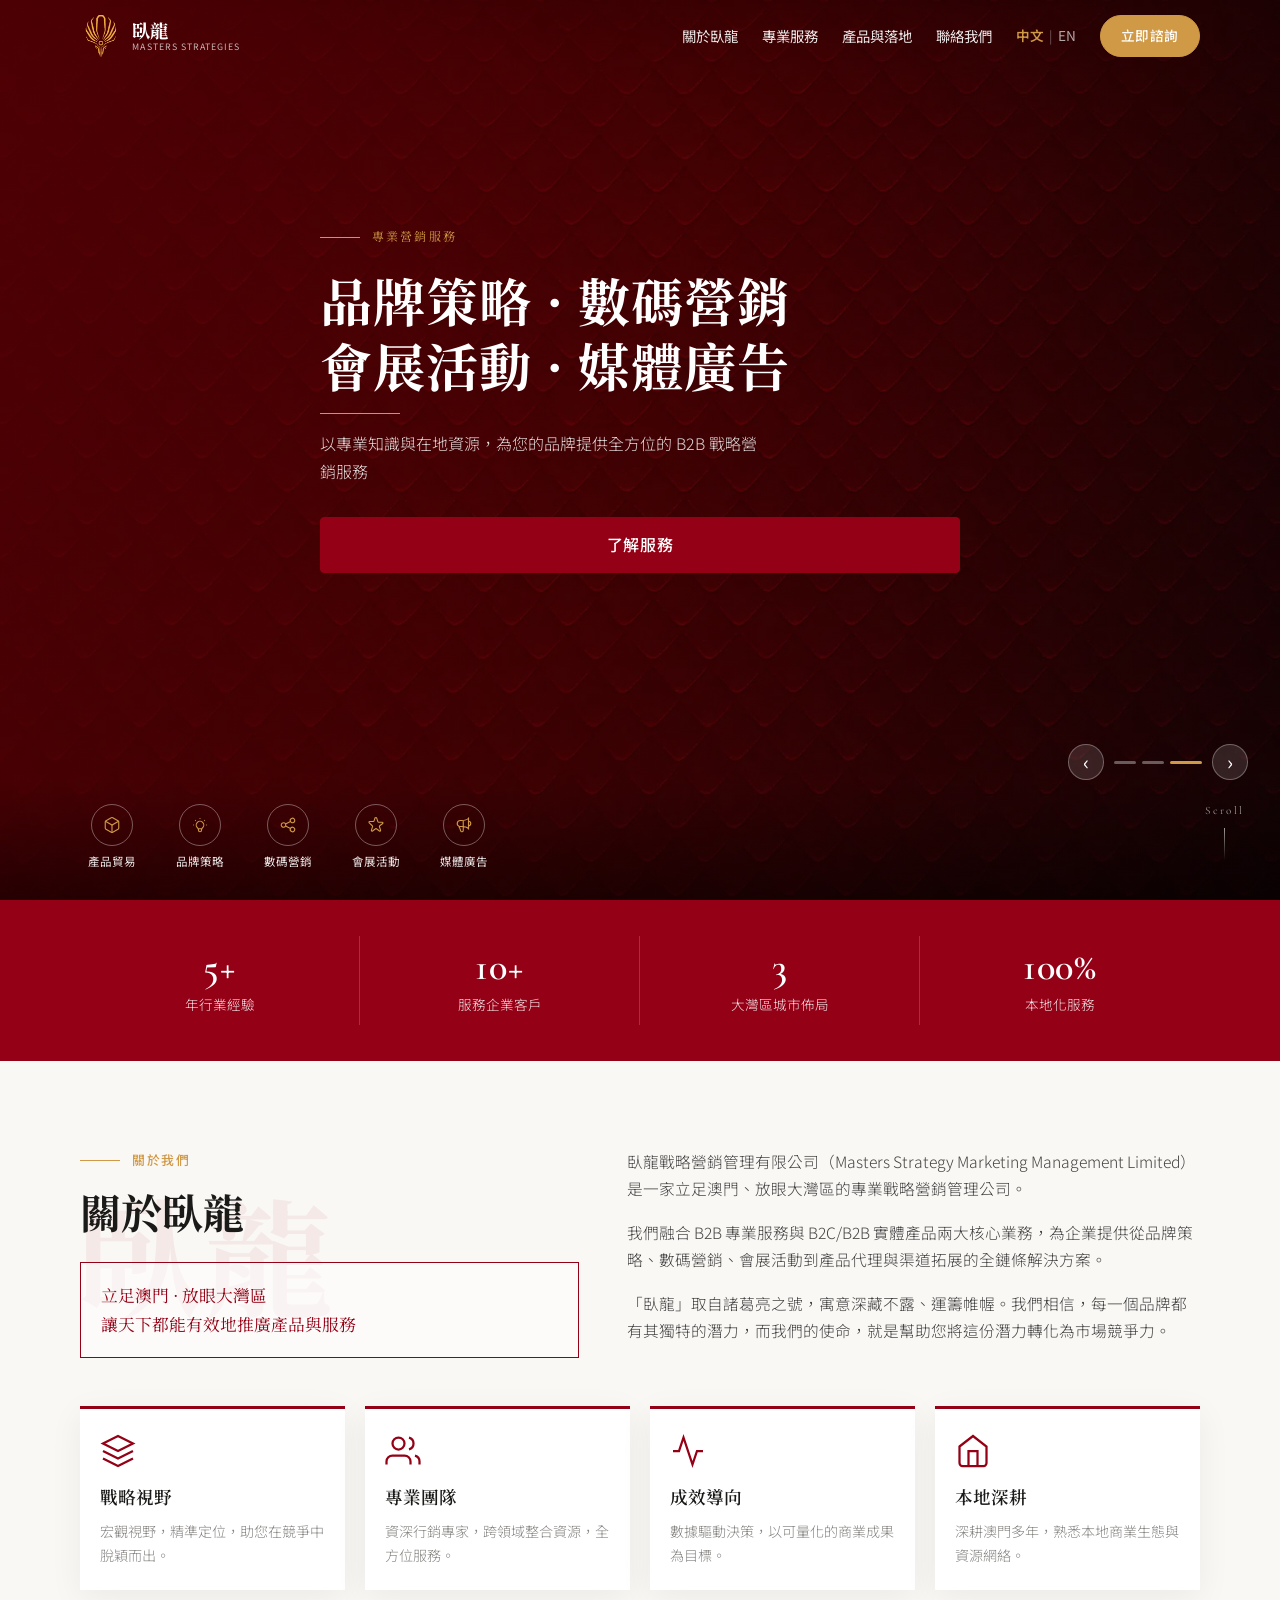
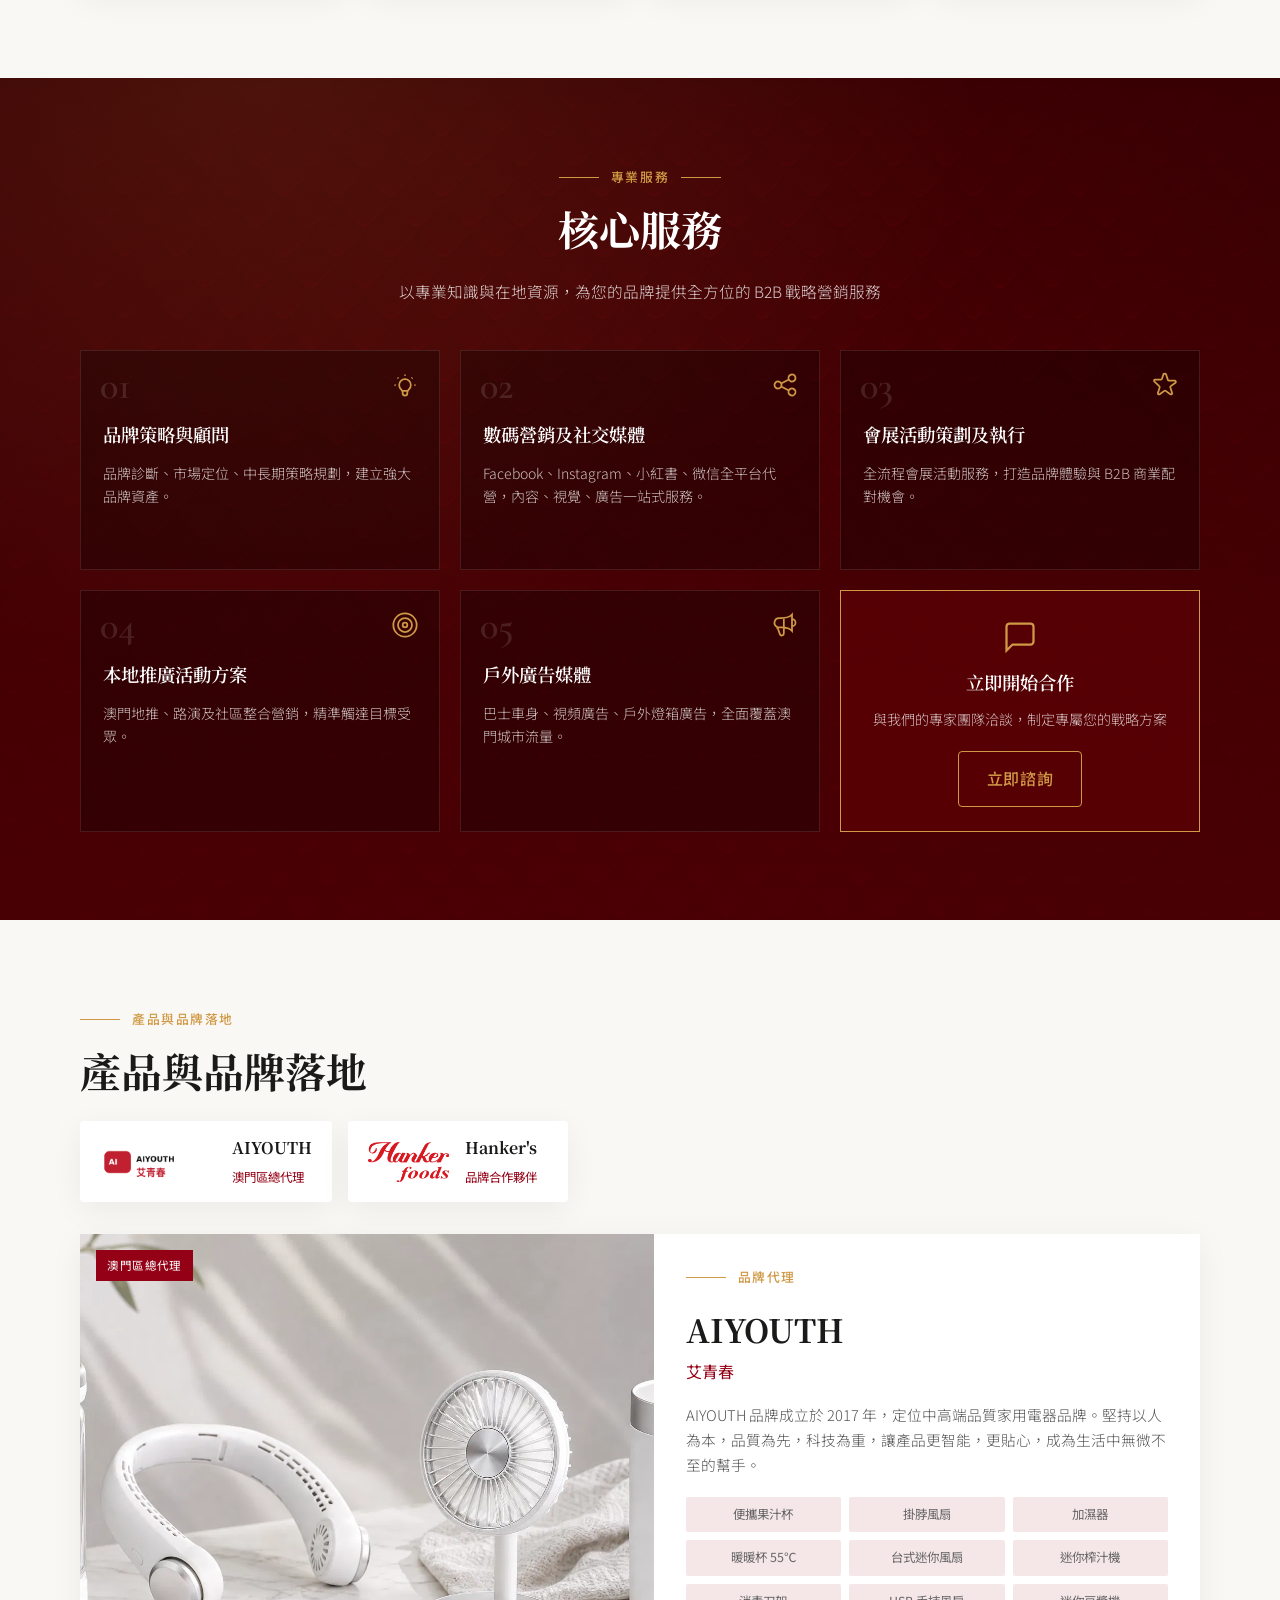
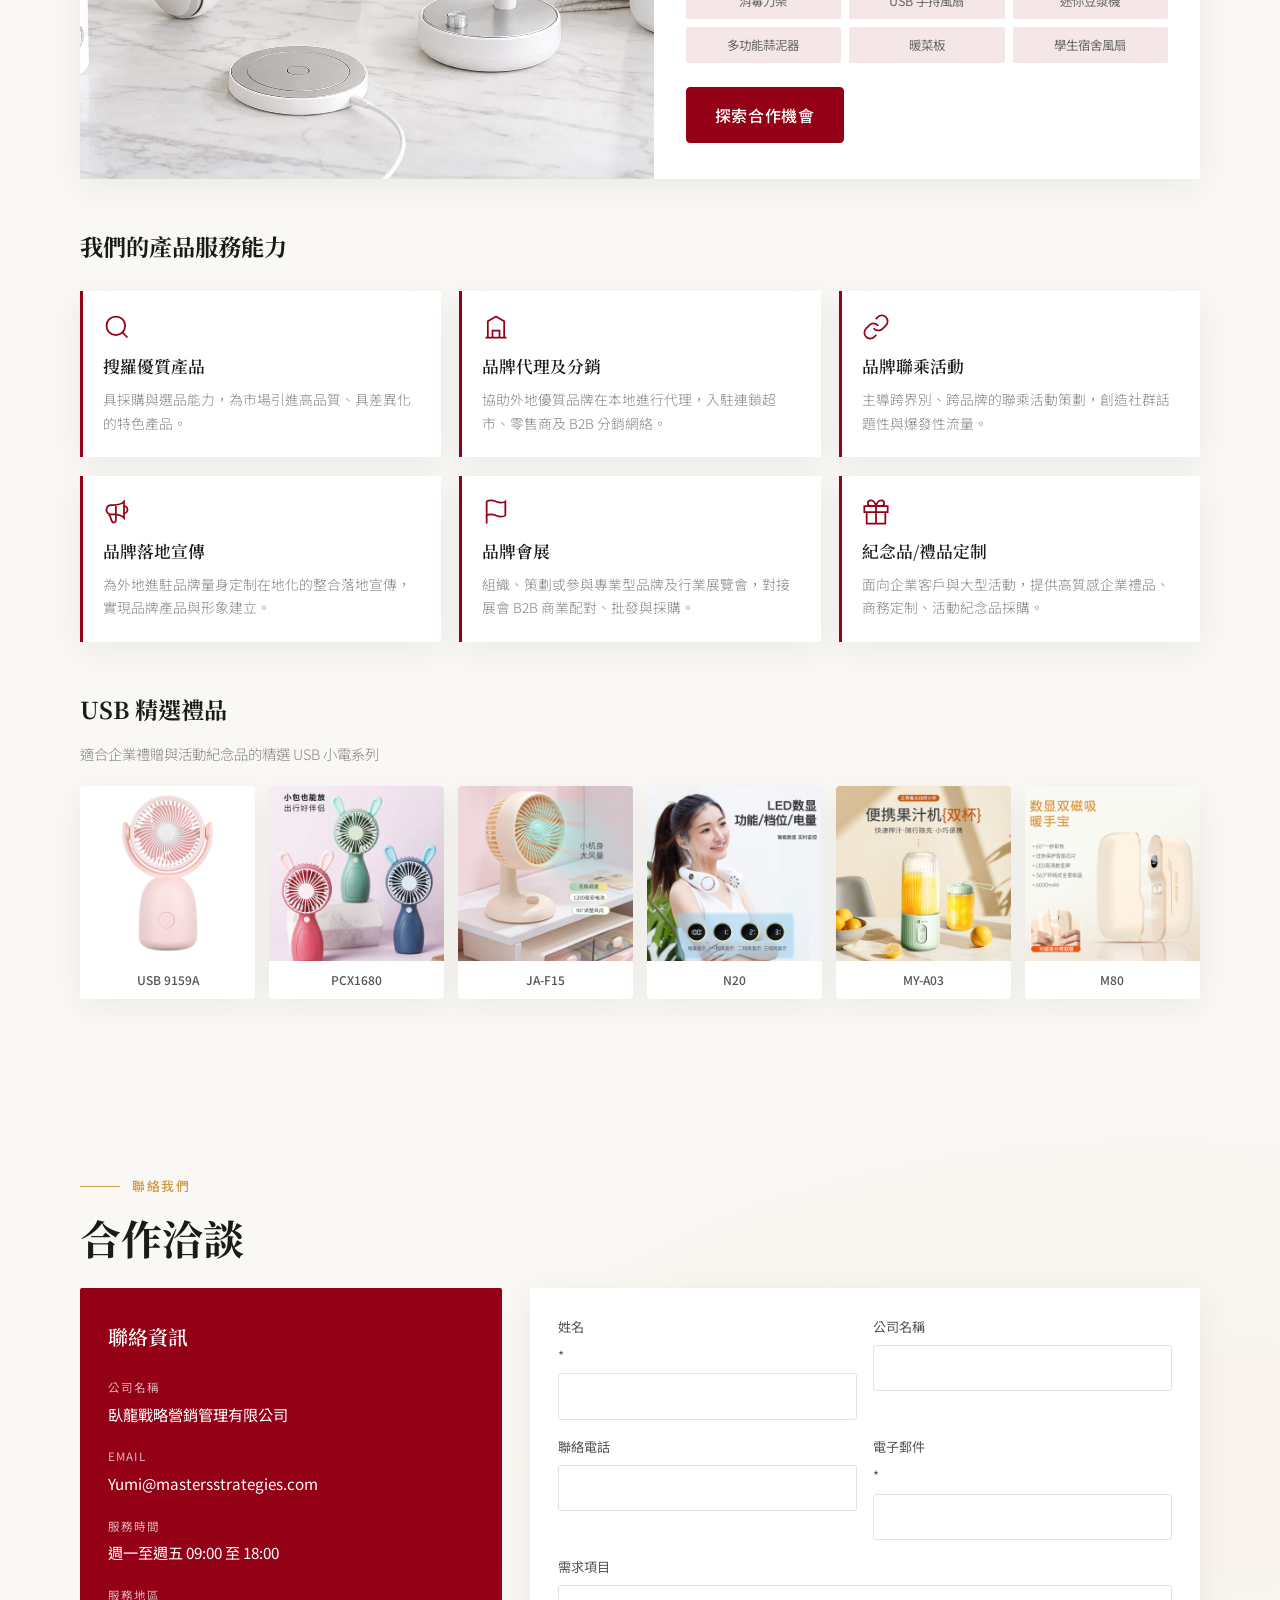
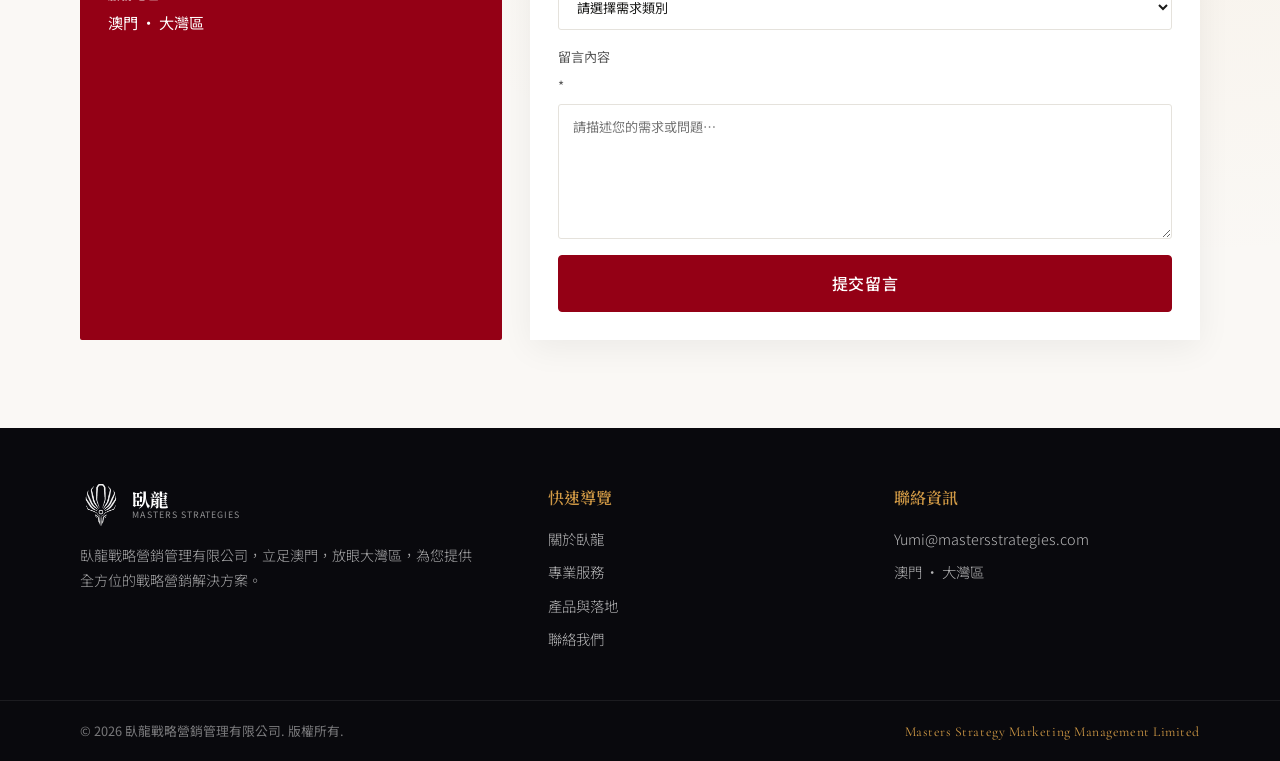
==== index.html @ 0ad26c19 "Deploy Masters Strategies static site" ====
<!DOCTYPE html>
<html lang="zh-Hant-MO">
<head>
<meta charset="utf-8">
<meta name="viewport" content="width=device-width, initial-scale=1">
<title>臥龍戰略營銷管理有限公司 | Masters Strategy Marketing Management</title>
<meta name="description" content="臥龍戰略營銷管理有限公司（Masters Strategy）立足澳門，提供品牌策略、數碼營銷、會展活動、戶外廣告及產品代理等全方位 B2B 戰略營銷服務。">
<link rel="icon" href="assets/logo.webp" type="image/webp">
<link rel="preconnect" href="https://fonts.googleapis.com">
<link rel="preconnect" href="https://fonts.gstatic.com" crossorigin>
<link href="https://fonts.googleapis.com/css2?family=Cormorant+Garamond:wght@400;500;600;700&family=Noto+Sans+TC:wght@300;400;500;600;700&family=Noto+Serif+TC:wght@400;500;600;700&display=swap" rel="stylesheet">
<link rel="stylesheet" href="styles.css">
</head>
<body>
<a class="skip-link" href="#main">跳至內容</a>

<!-- ========== NAV ========== -->
<header class="site-nav" id="siteNav">
  <div class="nav-inner container">
    <a class="nav-logo" href="#top" aria-label="臥龍戰略營銷">
      <img src="assets/logo-mark.png" alt="臥龍" width="44" height="44">
      <span class="nav-logo-text">
        <strong data-i18n="nav.brand">臥龍</strong>
        <small>MASTERS STRATEGIES</small>
      </span>
    </a>
    <button class="nav-toggle" id="navToggle" aria-label="選單" aria-expanded="false">
      <span></span><span></span><span></span>
    </button>
    <nav class="nav-links" id="navLinks">
      <a href="#about" data-i18n="nav.about">關於臥龍</a>
      <a href="#services" data-i18n="nav.services">專業服務</a>
      <a href="#products" data-i18n="nav.products">產品與落地</a>
      <a href="#contact" data-i18n="nav.contact">聯絡我們</a>
      <div class="lang-switch" role="group" aria-label="Language">
        <button type="button" class="lang-btn is-active" data-lang="zh">中文</button>
        <span class="lang-sep">|</span>
        <button type="button" class="lang-btn" data-lang="en">EN</button>
      </div>
      <a class="btn btn-gold nav-cta" href="#contact" data-i18n="cta.consult">立即諮詢</a>
    </nav>
  </div>
</header>

<main id="main">
<!-- ========== HERO ========== -->
<section class="hero" id="top" aria-label="Hero">
  <div class="hero-slides" id="heroSlides">
    <!-- Slide 1 -->
    <article class="hero-slide is-active" data-slide="0">
      <div class="hero-bg" style="background-image:url('assets/manus/banner_day.webp')"></div>
      <div class="hero-overlay hero-overlay--dark"></div>
      <div class="container hero-content">
        <div class="hero-eyebrow">
          <span class="gold-line"></span>
          <span data-i18n="hero1.tag">專業戰略營銷</span>
        </div>
        <h1 class="hero-title" data-i18n-html="hero1.title">讓天下都能有效地<br>推廣產品與服務</h1>
        <p class="hero-sub" data-i18n="hero1.sub">臥龍戰略營銷管理有限公司，您最可靠的商業夥伴</p>
        <a class="btn btn-crimson" href="#contact" data-i18n="cta.consult">立即諮詢</a>
      </div>
    </article>
    <!-- Slide 2 -->
    <article class="hero-slide" data-slide="1">
      <div class="hero-bg" style="background-image:url('assets/manus/products_showcase.webp')"></div>
      <div class="hero-overlay hero-overlay--warm"></div>
      <div class="container hero-content">
        <div class="hero-eyebrow">
          <span class="gold-line"></span>
          <span data-i18n="hero2.tag">產品與品牌落地</span>
        </div>
        <h2 class="hero-title" data-i18n-html="hero2.title">AIYOUTH 艾青春<br>澳門區總代理</h2>
        <p class="hero-sub" data-i18n="hero2.sub">堅持以人為本，品質為先，科技為重，讓產品更智能，更貼心。您的澳門渠道與行銷夥伴。</p>
        <a class="btn btn-gold-outline" href="#products" data-i18n="cta.explore">探索產品</a>
      </div>
    </article>
    <!-- Slide 3 -->
    <article class="hero-slide" data-slide="2">
      <div class="hero-bg" style="background-image:url('assets/manus/services_bg.webp')"></div>
      <div class="hero-overlay hero-overlay--burgundy"></div>
      <div class="container hero-content">
        <div class="hero-eyebrow">
          <span class="gold-line"></span>
          <span data-i18n="hero3.tag">專業營銷服務</span>
        </div>
        <h2 class="hero-title" data-i18n-html="hero3.title">品牌策略 · 數碼營銷<br>會展活動 · 媒體廣告</h2>
        <p class="hero-sub" data-i18n="hero3.sub">以專業知識與在地資源，為您的品牌提供全方位的 B2B 戰略營銷服務</p>
        <a class="btn btn-crimson" href="#services" data-i18n="cta.services">了解服務</a>
      </div>
    </article>
  </div>

  <div class="hero-chips">
    <div class="container hero-chips-row">
      <div class="chip">
        <span class="chip-icon" aria-hidden="true">
          <svg viewBox="0 0 24 24" fill="none" stroke="currentColor" stroke-width="1.5"><path d="M21 16V8a2 2 0 0 0-1-1.73l-7-4a2 2 0 0 0-2 0l-7 4A2 2 0 0 0 3 8v8a2 2 0 0 0 1 1.73l7 4a2 2 0 0 0 2 0l7-4A2 2 0 0 0 21 16z"/><polyline points="3.27 6.96 12 12.01 20.73 6.96"/><line x1="12" y1="22.08" x2="12" y2="12"/></svg>
        </span>
        <span data-i18n="chip.trade">產品貿易</span>
      </div>
      <div class="chip">
        <span class="chip-icon" aria-hidden="true">
          <svg viewBox="0 0 24 24" fill="none" stroke="currentColor" stroke-width="1.5"><path d="M9.663 17h4.673M12 3v1m6.364 1.636l-.707.707M21 12h-1M4 12H3m3.343-5.657l-.707-.707m2.828 9.9a5 5 0 1 1 7.072 0l-.548.547A3.374 3.374 0 0 0 14 18.469V19a2 2 0 1 1-4 0v-.531c0-.895-.356-1.754-.988-2.386l-.548-.547z"/></svg>
        </span>
        <span data-i18n="chip.brand">品牌策略</span>
      </div>
      <div class="chip">
        <span class="chip-icon" aria-hidden="true">
          <svg viewBox="0 0 24 24" fill="none" stroke="currentColor" stroke-width="1.5"><path d="M8.684 13.342C8.886 12.938 9 12.482 9 12c0-.482-.114-.938-.316-1.342m0 2.684a3 3 0 1 1 0-2.684m0 2.684 6.632 3.316m-6.632-6 6.632-3.316m0 0a3 3 0 1 0 5.367-2.684 3 3 0 0 0-5.367 2.684zm0 9.316a3 3 0 1 0 5.368 2.684 3 3 0 0 0-5.368-2.684z"/></svg>
        </span>
        <span data-i18n="chip.digital">數碼營銷</span>
      </div>
      <div class="chip">
        <span class="chip-icon" aria-hidden="true">
          <svg viewBox="0 0 24 24" fill="none" stroke="currentColor" stroke-width="1.5"><path d="M11.049 2.927c.3-.921 1.603-.921 1.902 0l1.519 4.674a1 1 0 0 0 .95.69h4.915c.969 0 1.371 1.24.588 1.81l-3.976 2.888a1 1 0 0 0-.363 1.118l1.518 4.674c.3.922-.755 1.688-1.538 1.118l-3.976-2.888a1 1 0 0 0-1.176 0l-3.976 2.888c-.783.57-1.838-.197-1.538-1.118l1.518-4.674a1 1 0 0 0-.363-1.118L2.98 9.1c-.783-.57-.38-1.81.588-1.81h4.914a1 1 0 0 0 .951-.69l1.519-4.674z"/></svg>
        </span>
        <span data-i18n="chip.events">會展活動</span>
      </div>
      <div class="chip">
        <span class="chip-icon" aria-hidden="true">
          <svg viewBox="0 0 24 24" fill="none" stroke="currentColor" stroke-width="1.5"><path d="M11 5.882V19.24a1.76 1.76 0 0 1-3.417.592l-2.147-6.15M18 13a3 3 0 1 0 0-6M5.436 13.683A4.001 4.001 0 0 1 7 6h1.832c4.1 0 7.625-1.234 9.168-3v14c-1.543-1.766-5.067-3-9.168-3H7a3.988 3.988 0 0 0-1.564.317z"/></svg>
        </span>
        <span data-i18n="chip.media">媒體廣告</span>
      </div>
    </div>
  </div>

  <div class="hero-controls">
    <button type="button" class="hero-arrow" id="heroPrev" aria-label="上一張">‹</button>
    <div class="hero-dots" id="heroDots" role="tablist"></div>
    <button type="button" class="hero-arrow" id="heroNext" aria-label="下一張">›</button>
  </div>
  <div class="hero-scroll" aria-hidden="true">
    <span>Scroll</span>
    <i></i>
  </div>
</section>

<!-- ========== STATS ========== -->
<section class="stats" aria-label="Stats">
  <div class="container stats-grid">
    <div class="stat">
      <strong data-i18n="stat1.num">5+</strong>
      <span data-i18n="stat1.label">年行業經驗</span>
    </div>
    <div class="stat">
      <strong data-i18n="stat2.num">10+</strong>
      <span data-i18n="stat2.label">服務企業客戶</span>
    </div>
    <div class="stat">
      <strong data-i18n="stat3.num">3</strong>
      <span data-i18n="stat3.label">大灣區城市佈局</span>
    </div>
    <div class="stat">
      <strong data-i18n="stat4.num">100%</strong>
      <span data-i18n="stat4.label">本地化服務</span>
    </div>
  </div>
</section>

<!-- ========== ABOUT ========== -->
<section class="about section" id="about">
  <div class="container">
    <div class="about-grid">
      <div class="about-left">
        <div class="section-label">
          <span class="gold-line"></span>
          <span data-i18n="about.label">關於我們</span>
        </div>
        <h2 class="section-title" data-i18n="about.title">關於臥龍</h2>
        <div class="about-watermark" aria-hidden="true">臥龍</div>
        <blockquote class="about-quote" data-i18n-html="about.quote">立足澳門 · 放眼大灣區<br>讓天下都能有效地推廣產品與服務</blockquote>
      </div>
      <div class="about-right">
        <p data-i18n="about.p1">臥龍戰略營銷管理有限公司（Masters Strategy Marketing Management Limited）是一家立足澳門、放眼大灣區的專業戰略營銷管理公司。</p>
        <p data-i18n="about.p2">我們融合 B2B 專業服務與 B2C/B2B 實體產品兩大核心業務，為企業提供從品牌策略、數碼營銷、會展活動到產品代理與渠道拓展的全鏈條解決方案。</p>
        <p data-i18n="about.p3">「臥龍」取自諸葛亮之號，寓意深藏不露、運籌帷幄。我們相信，每一個品牌都有其獨特的潛力，而我們的使命，就是幫助您將這份潛力轉化為市場競爭力。</p>
      </div>
    </div>
    <div class="feature-grid">
      <article class="feature-card">
        <div class="feature-icon" aria-hidden="true">
          <svg viewBox="0 0 24 24" fill="none" stroke="currentColor" stroke-width="1.5"><path d="M12 2L2 7l10 5 10-5-10-5zM2 17l10 5 10-5M2 12l10 5 10-5"/></svg>
        </div>
        <h3 data-i18n="feat1.title">戰略視野</h3>
        <p data-i18n="feat1.desc">宏觀視野，精準定位，助您在競爭中脫穎而出。</p>
      </article>
      <article class="feature-card">
        <div class="feature-icon" aria-hidden="true">
          <svg viewBox="0 0 24 24" fill="none" stroke="currentColor" stroke-width="1.5"><path d="M17 21v-2a4 4 0 0 0-4-4H5a4 4 0 0 0-4 4v2"/><circle cx="9" cy="7" r="4"/><path d="M23 21v-2a4 4 0 0 0-3-3.87M16 3.13a4 4 0 0 1 0 7.75"/></svg>
        </div>
        <h3 data-i18n="feat2.title">專業團隊</h3>
        <p data-i18n="feat2.desc">資深行銷專家，跨領域整合資源，全方位服務。</p>
      </article>
      <article class="feature-card">
        <div class="feature-icon" aria-hidden="true">
          <svg viewBox="0 0 24 24" fill="none" stroke="currentColor" stroke-width="1.5"><path d="M22 12h-4l-3 9L9 3l-3 9H2"/></svg>
        </div>
        <h3 data-i18n="feat3.title">成效導向</h3>
        <p data-i18n="feat3.desc">數據驅動決策，以可量化的商業成果為目標。</p>
      </article>
      <article class="feature-card">
        <div class="feature-icon" aria-hidden="true">
          <svg viewBox="0 0 24 24" fill="none" stroke="currentColor" stroke-width="1.5"><path d="M3 9l9-7 9 7v11a2 2 0 0 1-2 2H5a2 2 0 0 1-2-2z"/><polyline points="9 22 9 12 15 12 15 22"/></svg>
        </div>
        <h3 data-i18n="feat4.title">本地深耕</h3>
        <p data-i18n="feat4.desc">深耕澳門多年，熟悉本地商業生態與資源網絡。</p>
      </article>
    </div>
  </div>
</section>

<!-- ========== SERVICES ========== -->
<section class="services section" id="services">
  <div class="container">
    <div class="services-head">
      <div class="section-label section-label--light">
        <span class="gold-line"></span>
        <span data-i18n="services.label">專業服務</span>
        <span class="gold-line"></span>
      </div>
      <h2 class="section-title section-title--light" data-i18n="services.title">核心服務</h2>
      <p class="services-lead" data-i18n="services.lead">以專業知識與在地資源，為您的品牌提供全方位的 B2B 戰略營銷服務</p>
    </div>
    <div class="services-grid">
      <article class="service-card">
        <span class="service-num">01</span>
        <div class="service-icon" aria-hidden="true">
          <svg viewBox="0 0 24 24" fill="none" stroke="currentColor" stroke-width="1.5"><path d="M9.663 17h4.673M12 3v1m6.364 1.636l-.707.707M21 12h-1M4 12H3m3.343-5.657l-.707-.707m2.828 9.9a5 5 0 1 1 7.072 0l-.548.547A3.374 3.374 0 0 0 14 18.469V19a2 2 0 1 1-4 0v-.531c0-.895-.356-1.754-.988-2.386l-.548-.547z"/></svg>
        </div>
        <h3 data-i18n="svc1.title">品牌策略與顧問</h3>
        <p data-i18n="svc1.desc">品牌診斷、市場定位、中長期策略規劃，建立強大品牌資產。</p>
      </article>
      <article class="service-card">
        <span class="service-num">02</span>
        <div class="service-icon" aria-hidden="true">
          <svg viewBox="0 0 24 24" fill="none" stroke="currentColor" stroke-width="1.5"><path d="M8.684 13.342C8.886 12.938 9 12.482 9 12c0-.482-.114-.938-.316-1.342m0 2.684a3 3 0 1 1 0-2.684m0 2.684 6.632 3.316m-6.632-6 6.632-3.316m0 0a3 3 0 1 0 5.367-2.684 3 3 0 0 0-5.367 2.684zm0 9.316a3 3 0 1 0 5.368 2.684 3 3 0 0 0-5.368-2.684z"/></svg>
        </div>
        <h3 data-i18n="svc2.title">數碼營銷及社交媒體</h3>
        <p data-i18n="svc2.desc">Facebook、Instagram、小紅書、微信全平台代營，內容、視覺、廣告一站式服務。</p>
      </article>
      <article class="service-card">
        <span class="service-num">03</span>
        <div class="service-icon" aria-hidden="true">
          <svg viewBox="0 0 24 24" fill="none" stroke="currentColor" stroke-width="1.5"><path d="M11.049 2.927c.3-.921 1.603-.921 1.902 0l1.519 4.674a1 1 0 0 0 .95.69h4.915c.969 0 1.371 1.24.588 1.81l-3.976 2.888a1 1 0 0 0-.363 1.118l1.518 4.674c.3.922-.755 1.688-1.538 1.118l-3.976-2.888a1 1 0 0 0-1.176 0l-3.976 2.888c-.783.57-1.838-.197-1.538-1.118l1.518-4.674a1 1 0 0 0-.363-1.118L2.98 9.1c-.783-.57-.38-1.81.588-1.81h4.914a1 1 0 0 0 .951-.69l1.519-4.674z"/></svg>
        </div>
        <h3 data-i18n="svc3.title">會展活動策劃及執行</h3>
        <p data-i18n="svc3.desc">全流程會展活動服務，打造品牌體驗與 B2B 商業配對機會。</p>
      </article>
      <article class="service-card">
        <span class="service-num">04</span>
        <div class="service-icon" aria-hidden="true">
          <svg viewBox="0 0 24 24" fill="none" stroke="currentColor" stroke-width="1.5"><circle cx="12" cy="12" r="10"/><circle cx="12" cy="12" r="6"/><circle cx="12" cy="12" r="2"/></svg>
        </div>
        <h3 data-i18n="svc4.title">本地推廣活動方案</h3>
        <p data-i18n="svc4.desc">澳門地推、路演及社區整合營銷，精準觸達目標受眾。</p>
      </article>
      <article class="service-card">
        <span class="service-num">05</span>
        <div class="service-icon" aria-hidden="true">
          <svg viewBox="0 0 24 24" fill="none" stroke="currentColor" stroke-width="1.5"><path d="M11 5.882V19.24a1.76 1.76 0 0 1-3.417.592l-2.147-6.15M18 13a3 3 0 1 0 0-6M5.436 13.683A4.001 4.001 0 0 1 7 6h1.832c4.1 0 7.625-1.234 9.168-3v14c-1.543-1.766-5.067-3-9.168-3H7a3.988 3.988 0 0 0-1.564.317z"/></svg>
        </div>
        <h3 data-i18n="svc5.title">戶外廣告媒體</h3>
        <p data-i18n="svc5.desc">巴士車身、視頻廣告、戶外燈箱廣告，全面覆蓋澳門城市流量。</p>
      </article>
      <article class="service-card service-card--cta">
        <div class="service-icon" aria-hidden="true">
          <svg viewBox="0 0 24 24" fill="none" stroke="currentColor" stroke-width="1.5"><path d="M21 15a2 2 0 0 1-2 2H7l-4 4V5a2 2 0 0 1 2-2h14a2 2 0 0 1 2 2z"/></svg>
        </div>
        <h3 data-i18n="svcCta.title">立即開始合作</h3>
        <p data-i18n="svcCta.desc">與我們的專家團隊洽談，制定專屬您的戰略方案</p>
        <a class="btn btn-gold-outline" href="#contact" data-i18n="cta.consult">立即諮詢</a>
      </article>
    </div>
  </div>
</section>

<!-- ========== PRODUCTS ========== -->
<section class="products section" id="products">
  <div class="container">
    <div class="section-label">
      <span class="gold-line"></span>
      <span data-i18n="products.label">產品與品牌落地</span>
    </div>
    <h2 class="section-title" data-i18n="products.title">產品與品牌落地</h2>

    <!-- Brand partners row -->
    <div class="brand-partners">
      <div class="brand-partner-card">
        <img src="assets/brands/aiyouth-logo.png" alt="AIYOUTH" class="brand-logo">
        <div>
          <strong>AIYOUTH</strong>
          <span data-i18n="brand.aiyouth.role">澳門區總代理</span>
        </div>
      </div>
      <div class="brand-partner-card">
        <img src="assets/brands/hankers-logo.png" alt="Hanker's" class="brand-logo">
        <div>
          <strong>Hanker's</strong>
          <span data-i18n="brand.hanker.role">品牌合作夥伴</span>
        </div>
      </div>
    </div>

    <!-- AIYOUTH split card -->
    <div class="aiyouth-card">
      <div class="aiyouth-visual">
        <img src="assets/manus/products_showcase.webp" alt="AIYOUTH 艾青春 USB 小家電產品展示" loading="lazy">
        <span class="aiyouth-badge" data-i18n="brand.aiyouth.badge">澳門區總代理</span>
      </div>
      <div class="aiyouth-body">
        <div class="section-label">
          <span class="gold-line"></span>
          <span data-i18n="brand.agency">品牌代理</span>
        </div>
        <h3 class="aiyouth-name">AIYOUTH</h3>
        <p class="aiyouth-cn">艾青春</p>
        <p class="aiyouth-desc" data-i18n="brand.aiyouth.desc">AIYOUTH 品牌成立於 2017 年，定位中高端品質家用電器品牌。堅持以人為本，品質為先，科技為重，讓產品更智能，更貼心，成為生活中無微不至的幫手。</p>
        <div class="product-tags" id="productTags">
          <span data-i18n="tag.1">便攜果汁杯</span>
          <span data-i18n="tag.2">掛脖風扇</span>
          <span data-i18n="tag.3">加濕器</span>
          <span data-i18n="tag.4">暖暖杯 55℃</span>
          <span data-i18n="tag.5">台式迷你風扇</span>
          <span data-i18n="tag.6">迷你榨汁機</span>
          <span data-i18n="tag.7">消毒刀架</span>
          <span data-i18n="tag.8">USB 手持風扇</span>
          <span data-i18n="tag.9">迷你豆漿機</span>
          <span data-i18n="tag.10">多功能蒜泥器</span>
          <span data-i18n="tag.11">暖菜板</span>
          <span data-i18n="tag.12">學生宿舍風扇</span>
        </div>
        <a class="btn btn-crimson" href="#contact" data-i18n="cta.cooperation">探索合作機會</a>
      </div>
    </div>

    <!-- Capabilities -->
    <h3 class="caps-title" data-i18n="caps.title">我們的產品服務能力</h3>
    <div class="caps-grid">
      <article class="cap-card">
        <div class="cap-icon" aria-hidden="true">
          <svg viewBox="0 0 24 24" fill="none" stroke="currentColor" stroke-width="1.5"><circle cx="11" cy="11" r="8"/><path d="m21 21-4.35-4.35"/></svg>
        </div>
        <h4 data-i18n="cap1.title">搜羅優質產品</h4>
        <p data-i18n="cap1.desc">具採購與選品能力，為市場引進高品質、具差異化的特色產品。</p>
      </article>
      <article class="cap-card">
        <div class="cap-icon" aria-hidden="true">
          <svg viewBox="0 0 24 24" fill="none" stroke="currentColor" stroke-width="1.5"><path d="M3 21h18M5 21V7l7-4 7 4v14M9 21v-6h6v6"/></svg>
        </div>
        <h4 data-i18n="cap2.title">品牌代理及分銷</h4>
        <p data-i18n="cap2.desc">協助外地優質品牌在本地進行代理，入駐連鎖超市、零售商及 B2B 分銷網絡。</p>
      </article>
      <article class="cap-card">
        <div class="cap-icon" aria-hidden="true">
          <svg viewBox="0 0 24 24" fill="none" stroke="currentColor" stroke-width="1.5"><path d="M10 13a5 5 0 0 0 7.54.54l3-3a5 5 0 0 0-7.07-7.07l-1.72 1.71"/><path d="M14 11a5 5 0 0 0-7.54-.54l-3 3a5 5 0 0 0 7.07 7.07l1.71-1.71"/></svg>
        </div>
        <h4 data-i18n="cap3.title">品牌聯乘活動</h4>
        <p data-i18n="cap3.desc">主導跨界別、跨品牌的聯乘活動策劃，創造社群話題性與爆發性流量。</p>
      </article>
      <article class="cap-card">
        <div class="cap-icon" aria-hidden="true">
          <svg viewBox="0 0 24 24" fill="none" stroke="currentColor" stroke-width="1.5"><path d="M11 5.882V19.24a1.76 1.76 0 0 1-3.417.592l-2.147-6.15M18 13a3 3 0 1 0 0-6M5.436 13.683A4.001 4.001 0 0 1 7 6h1.832c4.1 0 7.625-1.234 9.168-3v14c-1.543-1.766-5.067-3-9.168-3H7a3.988 3.988 0 0 0-1.564.317z"/></svg>
        </div>
        <h4 data-i18n="cap4.title">品牌落地宣傳</h4>
        <p data-i18n="cap4.desc">為外地進駐品牌量身定制在地化的整合落地宣傳，實現品牌產品與形象建立。</p>
      </article>
      <article class="cap-card">
        <div class="cap-icon" aria-hidden="true">
          <svg viewBox="0 0 24 24" fill="none" stroke="currentColor" stroke-width="1.5"><path d="M4 15s1-1 4-1 5 2 8 2 4-1 4-1V3s-1 1-4 1-5-2-8-2-4 1-4 1z"/><line x1="4" y1="22" x2="4" y2="15"/></svg>
        </div>
        <h4 data-i18n="cap5.title">品牌會展</h4>
        <p data-i18n="cap5.desc">組織、策劃或參與專業型品牌及行業展覽會，對接展會 B2B 商業配對、批發與採購。</p>
      </article>
      <article class="cap-card">
        <div class="cap-icon" aria-hidden="true">
          <svg viewBox="0 0 24 24" fill="none" stroke="currentColor" stroke-width="1.5"><path d="M20 12v10H4V12"/><path d="M2 7h20v5H2z"/><path d="M12 22V7"/><path d="M12 7H7.5a2.5 2.5 0 0 1 0-5C11 2 12 7 12 7z"/><path d="M12 7h4.5a2.5 2.5 0 0 0 0-5C13 2 12 7 12 7z"/></svg>
        </div>
        <h4 data-i18n="cap6.title">紀念品/禮品定制</h4>
        <p data-i18n="cap6.desc">面向企業客戶與大型活動，提供高質感企業禮品、商務定制、活動紀念品採購。</p>
      </article>
    </div>

    <!-- Compact USB gifts row -->
    <div class="usb-gifts">
      <h3 class="caps-title" data-i18n="usb.title">USB 精選禮品</h3>
      <p class="usb-lead" data-i18n="usb.lead">適合企業禮贈與活動紀念品的精選 USB 小電系列</p>
      <div class="usb-grid">
        <figure class="usb-item">
          <img src="assets/USB_9159A_fan.jpg" alt="USB 手持風扇" loading="lazy">
          <figcaption>USB 9159A</figcaption>
        </figure>
        <figure class="usb-item">
          <img src="assets/PCX1680_bunny_fan.jpg" alt="USB 風扇" loading="lazy">
          <figcaption>PCX1680</figcaption>
        </figure>
        <figure class="usb-item">
          <img src="assets/JA-F15_desktop_fan.jpg" alt="台式風扇" loading="lazy">
          <figcaption>JA-F15</figcaption>
        </figure>
        <figure class="usb-item">
          <img src="assets/N20_neck_fan.jpg" alt="掛脖風扇" loading="lazy">
          <figcaption>N20</figcaption>
        </figure>
        <figure class="usb-item">
          <img src="assets/MY-A03_juice_cup.jpg" alt="果汁杯" loading="lazy">
          <figcaption>MY-A03</figcaption>
        </figure>
        <figure class="usb-item">
          <img src="assets/M80_hand_warmer.jpg" alt="暖手寶" loading="lazy">
          <figcaption>M80</figcaption>
        </figure>
      </div>
    </div>
  </div>
</section>

<!-- ========== CONTACT ========== -->
<section class="contact section" id="contact">
  <div class="container">
    <div class="section-label">
      <span class="gold-line"></span>
      <span data-i18n="contact.label">聯絡我們</span>
    </div>
    <h2 class="section-title" data-i18n="contact.title">合作洽談</h2>
    <div class="contact-grid">
      <aside class="contact-info">
        <h3 data-i18n="contact.info">聯絡資訊</h3>
        <dl>
          <div>
            <dt data-i18n="contact.company">公司名稱</dt>
            <dd data-i18n="contact.companyVal">臥龍戰略營銷管理有限公司</dd>
          </div>
          <div>
            <dt>EMAIL</dt>
            <dd><a href="mailto:Yumi@mastersstrategies.com">Yumi@mastersstrategies.com</a></dd>
          </div>
          <div>
            <dt data-i18n="contact.hours">服務時間</dt>
            <dd data-i18n="contact.hoursVal">週一至週五 09:00 至 18:00</dd>
          </div>
          <div>
            <dt data-i18n="contact.area">服務地區</dt>
            <dd data-i18n="contact.areaVal">澳門 · 大灣區</dd>
          </div>
        </dl>
      </aside>
      <form class="contact-form" id="contactForm" novalidate>
        <div class="form-row">
          <label>
            <span data-i18n="form.name">姓名</span> *
            <input type="text" name="name" required autocomplete="name">
          </label>
          <label>
            <span data-i18n="form.company">公司名稱</span>
            <input type="text" name="company" autocomplete="organization">
          </label>
        </div>
        <div class="form-row">
          <label>
            <span data-i18n="form.phone">聯絡電話</span>
            <input type="tel" name="phone" autocomplete="tel">
          </label>
          <label>
            <span data-i18n="form.email">電子郵件</span> *
            <input type="email" name="email" required autocomplete="email">
          </label>
        </div>
        <label>
          <span data-i18n="form.need">需求項目</span>
          <select name="need">
            <option value="" data-i18n="form.needPlaceholder">請選擇需求類別</option>
            <option value="service" data-i18n="form.needService">服務類 (B2B 戰略營銷)</option>
            <option value="product" data-i18n="form.needProduct">產品類 (品牌代理/分銷)</option>
            <option value="other" data-i18n="form.needOther">其他</option>
          </select>
        </label>
        <label>
          <span data-i18n="form.message">留言內容</span> *
          <textarea name="message" rows="5" required data-i18n-placeholder="form.messagePh" placeholder="請描述您的需求或問題…"></textarea>
        </label>
        <button type="submit" class="btn btn-crimson btn-block" data-i18n="form.submit">提交留言</button>
        <p class="form-note" id="formNote" hidden></p>
      </form>
    </div>
  </div>
</section>
</main>

<!-- ========== FOOTER ========== -->
<footer class="site-footer">
  <div class="container footer-grid">
    <div class="footer-brand">
      <a class="nav-logo footer-logo" href="#top">
        <img src="assets/logo-mark.png" alt="臥龍" width="40" height="40">
        <span class="nav-logo-text">
          <strong data-i18n="nav.brand">臥龍</strong>
          <small>MASTERS STRATEGIES</small>
        </span>
      </a>
      <p data-i18n="footer.desc">臥龍戰略營銷管理有限公司，立足澳門，放眼大灣區，為您提供全方位的戰略營銷解決方案。</p>
    </div>
    <div class="footer-col">
      <h4 data-i18n="footer.quick">快速導覽</h4>
      <a href="#about" data-i18n="nav.about">關於臥龍</a>
      <a href="#services" data-i18n="nav.services">專業服務</a>
      <a href="#products" data-i18n="nav.products">產品與落地</a>
      <a href="#contact" data-i18n="nav.contact">聯絡我們</a>
    </div>
    <div class="footer-col">
      <h4 data-i18n="footer.contact">聯絡資訊</h4>
      <a href="mailto:Yumi@mastersstrategies.com">Yumi@mastersstrategies.com</a>
      <p data-i18n="contact.areaVal">澳門 · 大灣區</p>
    </div>
  </div>
  <div class="footer-bottom">
    <div class="container footer-bottom-inner">
      <p data-i18n="footer.copy">© 2026 臥龍戰略營銷管理有限公司. 版權所有.</p>
      <p class="footer-en">Masters Strategy Marketing Management Limited</p>
    </div>
  </div>
</footer>

<script src="script.js"></script>
</body>
</html>
---- styles.css ----
/* Masters Strategies — Manus-faithful one-pager */
:root {
  --gold: #d09945;
  --gold-soft: #d099454d;
  --burgundy: #940015;
  --burgundy-deep: #5f0005;
  --burgundy-alt: #9B0007;
  --cream: #faf8f5;
  --near-black: #1a1a19;
  --footer-bg: #09090D;
  --ink: #1a1a19;
  --muted: #858481;
  --white: #ffffff;
  --pink-tag: #f5e6e8;
  --card-shadow: 0 8px 32px rgba(0,0,0,.06);
  --nav-h: 72px;
  --font-serif: "Noto Serif TC", "Cormorant Garamond", "Songti TC", serif;
  --font-sans: "Noto Sans TC", "PingFang TC", "Microsoft JhengHei", sans-serif;
  --font-display: "Cormorant Garamond", "Noto Serif TC", serif;
}

*, *::before, *::after { box-sizing: border-box; }
html { scroll-behavior: smooth; }
body {
  margin: 0;
  font-family: var(--font-sans);
  font-weight: 400;
  color: var(--ink);
  background: var(--cream);
  line-height: 1.7;
  -webkit-font-smoothing: antialiased;
}
img { max-width: 100%; display: block; }
a { color: inherit; text-decoration: none; }
button, input, select, textarea { font: inherit; }
.container { width: min(1120px, 92%); margin-inline: auto; }
.skip-link {
  position: absolute; left: -9999px; top: 0; background: var(--burgundy); color: #fff; padding: .5rem 1rem; z-index: 100;
}
.skip-link:focus { left: 0; }

/* Buttons */
.btn {
  display: inline-flex; align-items: center; justify-content: center;
  padding: .85rem 1.75rem; border-radius: 4px; font-weight: 500;
  letter-spacing: .04em; border: 1.5px solid transparent; cursor: pointer;
  transition: background .25s, color .25s, border-color .25s, transform .2s;
}
.btn:hover { transform: translateY(-1px); }
.btn-gold { background: var(--gold); color: #fff; border-color: var(--gold); }
.btn-gold:hover { background: #c08a38; }
.btn-gold-outline { background: transparent; color: var(--gold); border-color: var(--gold); }
.btn-gold-outline:hover { background: var(--gold); color: #fff; }
.btn-crimson { background: var(--burgundy); color: #fff; border-color: var(--burgundy); }
.btn-crimson:hover { background: var(--burgundy-deep); }
.btn-block { width: 100%; }
.gold-line { display: inline-block; width: 40px; height: 1px; background: var(--gold); flex-shrink: 0; }

/* ========== NAV ========== */
.site-nav {
  position: fixed; inset: 0 0 auto 0; z-index: 100;
  height: var(--nav-h);
  transition: background .35s, box-shadow .35s, backdrop-filter .35s;
}
.site-nav.is-solid {
  background: rgba(250,248,245,.96);
  backdrop-filter: blur(10px);
  box-shadow: 0 1px 0 rgba(0,0,0,.06);
}
.nav-inner {
  display: flex; align-items: center; justify-content: space-between;
  height: 100%;
}
.nav-logo { display: flex; align-items: center; gap: .65rem; }
.nav-logo img {
  width: 42px; height: 42px; object-fit: contain;
  /* gold-ish on dark hero */
  filter: brightness(0) saturate(100%) invert(69%) sepia(42%) saturate(600%) hue-rotate(358deg) brightness(95%);
  transition: filter .3s;
}
.site-nav.is-solid .nav-logo img { filter: none; }
.nav-logo-text { display: flex; flex-direction: column; line-height: 1.15; }
.nav-logo-text strong {
  font-family: var(--font-serif); font-size: 1.15rem; font-weight: 700;
  color: #fff; transition: color .3s;
}
.site-nav.is-solid .nav-logo-text strong { color: var(--ink); }
.nav-logo-text small {
  font-size: .55rem; letter-spacing: .12em; color: rgba(255,255,255,.7);
  transition: color .3s;
}
.site-nav.is-solid .nav-logo-text small { color: var(--muted); }

.nav-links {
  display: flex; align-items: center; gap: 1.5rem;
}
.nav-links > a:not(.btn) {
  font-size: .9rem; color: rgba(255,255,255,.9); transition: color .25s;
}
.site-nav.is-solid .nav-links > a:not(.btn) { color: var(--ink); }
.nav-links > a:not(.btn):hover { color: var(--gold); }

.lang-switch { display: flex; align-items: center; gap: .35rem; }
.lang-btn {
  background: none; border: 0; padding: 0; cursor: pointer;
  font-size: .85rem; color: rgba(255,255,255,.65);
}
.site-nav.is-solid .lang-btn { color: var(--muted); }
.lang-btn.is-active { color: var(--gold); font-weight: 600; }
.site-nav.is-solid .lang-btn.is-active { color: var(--burgundy); }
.lang-sep { color: rgba(255,255,255,.35); font-size: .8rem; }
.site-nav.is-solid .lang-sep { color: #ccc; }
.nav-cta { padding: .55rem 1.25rem; font-size: .85rem; border-radius: 999px; }

.nav-toggle {
  display: none; flex-direction: column; gap: 5px;
  background: none; border: 0; cursor: pointer; padding: .4rem;
}
.nav-toggle span {
  display: block; width: 22px; height: 2px; background: #fff;
  transition: background .3s;
}
.site-nav.is-solid .nav-toggle span { background: var(--ink); }

/* ========== HERO ========== */
.hero {
  position: relative; height: 100svh; min-height: 640px;
  overflow: hidden; background: #1a0a0c;
}
.hero-slides { position: absolute; inset: 0; }
.hero-slide {
  position: absolute; inset: 0;
  opacity: 0; pointer-events: none;
  transition: opacity .8s ease;
}
.hero-slide.is-active { opacity: 1; pointer-events: auto; }
.hero-bg {
  position: absolute; inset: 0;
  background-size: cover; background-position: center;
  transform: scale(1.04);
  transition: transform 8s ease;
}
.hero-slide.is-active .hero-bg { transform: scale(1); }
.hero-overlay { position: absolute; inset: 0; }
.hero-overlay--dark {
  background: linear-gradient(105deg, rgba(10,5,2,.72) 0%, rgba(10,5,2,.35) 55%, rgba(10,5,2,.15) 100%);
}
.hero-overlay--warm {
  background: linear-gradient(105deg, rgba(20,8,6,.7) 0%, rgba(15,10,5,.35) 55%, rgba(15,10,5,.15) 100%);
}
.hero-overlay--burgundy {
  background: linear-gradient(105deg, rgba(94,0,5,.78) 0%, rgba(94,0,5,.45) 50%, rgba(20,5,8,.4) 100%);
}
.hero-content {
  position: relative; z-index: 2;
  height: 100%; display: flex; flex-direction: column; justify-content: center;
  max-width: 640px; padding-bottom: 100px;
}
.hero-eyebrow {
  display: flex; align-items: center; gap: .75rem;
  color: var(--gold); font-size: .75rem; letter-spacing: .18em;
  text-transform: uppercase; margin-bottom: 1.25rem;
  font-family: var(--font-display);
}
.hero-title {
  margin: 0 0 1rem;
  font-family: var(--font-serif);
  font-size: clamp(2rem, 4.5vw, 3.25rem);
  font-weight: 700; color: #fff; line-height: 1.25;
  letter-spacing: .02em;
}
.hero-sub {
  margin: 0 0 2rem; color: rgba(255,255,255,.85);
  font-size: 1rem; max-width: 28em; font-weight: 300;
}
.hero-sub::before {
  content: ""; display: block; width: 80px; height: 1px;
  background: var(--gold); margin-bottom: 1rem;
}

.hero-chips {
  position: absolute; left: 0; right: 0; bottom: 0; z-index: 3;
  background: linear-gradient(to top, rgba(0,0,0,.45), transparent);
  padding: 1.5rem 0 1.75rem;
}
.hero-chips-row {
  display: flex; flex-wrap: wrap; justify-content: flex-start; gap: .5rem 1.5rem;
}
.chip {
  display: flex; flex-direction: column; align-items: center; gap: .4rem;
  color: rgba(255,255,255,.9); font-size: .72rem; min-width: 64px;
}
.chip-icon {
  width: 42px; height: 42px; border-radius: 50%;
  border: 1px solid rgba(255,255,255,.35);
  display: flex; align-items: center; justify-content: center;
  color: var(--gold);
}
.chip-icon svg { width: 18px; height: 18px; }

.hero-controls {
  position: absolute; right: 2rem; bottom: 7.5rem; z-index: 4;
  display: flex; align-items: center; gap: .6rem;
}
.hero-arrow {
  background: rgba(255,255,255,.12); border: 1px solid rgba(255,255,255,.3);
  color: #fff; width: 36px; height: 36px; border-radius: 50%;
  cursor: pointer; font-size: 1.25rem; line-height: 1;
  display: flex; align-items: center; justify-content: center;
  transition: background .2s;
}
.hero-arrow:hover { background: rgba(255,255,255,.25); }
.hero-dots { display: flex; gap: .4rem; }
.hero-dots button {
  width: 22px; height: 3px; border: 0; padding: 0; cursor: pointer;
  background: rgba(255,255,255,.35); border-radius: 2px; transition: background .25s, width .25s;
}
.hero-dots button.is-active { background: var(--gold); width: 32px; }

.hero-scroll {
  position: absolute; right: 2.25rem; bottom: 2.5rem; z-index: 4;
  display: flex; flex-direction: column; align-items: center; gap: .5rem;
  color: rgba(255,255,255,.6); font-family: var(--font-display);
  font-size: .7rem; letter-spacing: .2em;
}
.hero-scroll i {
  display: block; width: 1px; height: 32px;
  background: linear-gradient(to bottom, rgba(255,255,255,.6), transparent);
}

/* ========== STATS ========== */
.stats {
  background: var(--burgundy);
  color: #fff;
  padding: 2.25rem 0;
}
.stats-grid {
  display: grid; grid-template-columns: repeat(4, 1fr);
  gap: 0;
}
.stat {
  text-align: center; padding: .5rem 1rem;
  border-right: 1px solid rgba(255,255,255,.18);
}
.stat:last-child { border-right: 0; }
.stat strong {
  display: block; font-family: var(--font-display);
  font-size: clamp(1.75rem, 3vw, 2.5rem); font-weight: 600;
  letter-spacing: .02em; line-height: 1.2;
}
.stat span { font-size: .85rem; opacity: .9; font-weight: 300; }

/* ========== SECTIONS ========== */
.section { padding: 5.5rem 0; }
.section-label {
  display: flex; align-items: center; gap: .75rem;
  color: var(--gold); font-size: .8rem; letter-spacing: .12em;
  margin-bottom: .85rem; font-weight: 500;
}
.section-label--light { justify-content: center; color: var(--gold); }
.section-title {
  margin: 0 0 1.5rem;
  font-family: var(--font-serif);
  font-size: clamp(1.85rem, 3.2vw, 2.6rem);
  font-weight: 700; color: var(--ink); line-height: 1.3;
}
.section-title--light { color: #fff; text-align: center; }

/* ========== ABOUT ========== */
.about { background: var(--cream); position: relative; }
.about-grid {
  display: grid; grid-template-columns: 1fr 1.15fr; gap: 3rem;
  align-items: start; margin-bottom: 3rem; position: relative;
}
.about-left { position: relative; }
.about-watermark {
  position: absolute; top: 2.5rem; left: -.2rem;
  font-family: var(--font-serif); font-size: clamp(5rem, 12vw, 8rem);
  font-weight: 700; color: rgba(148,0,21,.06); line-height: 1;
  pointer-events: none; user-select: none; z-index: 0;
}
.about-left .section-title,
.about-left .section-label,
.about-quote { position: relative; z-index: 1; }
.about-quote {
  margin: 1.5rem 0 0; padding: 1.15rem 1.25rem;
  border: 1px solid var(--burgundy);
  color: var(--burgundy); font-family: var(--font-serif);
  font-size: 1.05rem; line-height: 1.7; background: rgba(255,255,255,.5);
}
.about-right p {
  margin: 0 0 1.1rem; color: #444; font-weight: 300; font-size: .98rem;
}
.about-right p:last-child { margin-bottom: 0; }

.feature-grid {
  display: grid; grid-template-columns: repeat(4, 1fr); gap: 1.25rem;
}
.feature-card {
  background: #fff; padding: 1.5rem 1.25rem 1.4rem;
  border-top: 3px solid var(--burgundy);
  box-shadow: var(--card-shadow);
}
.feature-icon {
  width: 36px; height: 36px; color: var(--burgundy); margin-bottom: .85rem;
}
.feature-icon svg { width: 100%; height: 100%; }
.feature-card h3 {
  margin: 0 0 .5rem; font-family: var(--font-serif);
  font-size: 1.1rem; font-weight: 600;
}
.feature-card p { margin: 0; font-size: .88rem; color: var(--muted); font-weight: 300; }

/* ========== SERVICES ========== */
.services {
  background: var(--burgundy) url("assets/manus/services_bg.webp") center/cover no-repeat;
  background-blend-mode: multiply;
  position: relative;
}
.services::before {
  content: ""; position: absolute; inset: 0;
  background:
    radial-gradient(ellipse at 20% 0%, rgba(208,153,69,.12), transparent 50%),
    linear-gradient(180deg, rgba(94,0,5,.55), rgba(94,0,5,.75));
  pointer-events: none;
}
.services .container { position: relative; z-index: 1; }
.services-head { text-align: center; margin-bottom: 2.75rem; }
.services-lead {
  color: rgba(255,255,255,.8); max-width: 36em; margin: 0 auto;
  font-weight: 300; font-size: .98rem;
}
.services-grid {
  display: grid; grid-template-columns: repeat(3, 1fr); gap: 1.25rem;
}
.service-card {
  position: relative;
  background: rgba(0,0,0,.28);
  border: 1px solid rgba(255,255,255,.1);
  padding: 1.75rem 1.4rem 1.5rem;
  color: #fff; min-height: 220px;
  transition: border-color .25s, background .25s;
}
.service-card:hover { border-color: var(--gold-soft); background: rgba(0,0,0,.38); }
.service-num {
  position: absolute; top: 1rem; left: 1.2rem;
  font-family: var(--font-display); font-size: 2.4rem;
  color: rgba(255,255,255,.12); font-weight: 600; line-height: 1;
}
.service-icon {
  position: absolute; top: 1.25rem; right: 1.25rem;
  width: 28px; height: 28px; color: var(--gold);
}
.service-icon svg { width: 100%; height: 100%; }
.service-card h3 {
  margin: 2.5rem 0 .75rem; font-family: var(--font-serif);
  font-size: 1.15rem; font-weight: 600;
}
.service-card p { margin: 0; font-size: .88rem; color: rgba(255,255,255,.75); font-weight: 300; line-height: 1.65; }
.service-card--cta {
  background: rgba(94,0,5,.65);
  border: 1.5px solid var(--gold);
  display: flex; flex-direction: column; align-items: center; text-align: center;
  justify-content: center;
}
.service-card--cta .service-icon { position: static; margin-bottom: .75rem; width: 36px; height: 36px; }
.service-card--cta h3 { margin: 0 0 .6rem; }
.service-card--cta p { margin-bottom: 1.25rem; }
.service-card--cta .btn { margin-top: auto; }

/* ========== PRODUCTS ========== */
.products { background: var(--cream); }
.brand-partners {
  display: flex; flex-wrap: wrap; gap: 1rem; margin: 0 0 2rem;
}
.brand-partner-card {
  display: flex; align-items: center; gap: 1rem;
  background: #fff; padding: .85rem 1.25rem;
  box-shadow: var(--card-shadow); border-radius: 4px;
  min-width: 220px;
}
.brand-logo { height: 40px; width: auto; object-fit: contain; }
.brand-partner-card strong {
  display: block; font-family: var(--font-serif); font-size: 1rem;
}
.brand-partner-card span { font-size: .78rem; color: var(--burgundy); }

.aiyouth-card {
  display: grid; grid-template-columns: 1.05fr 1fr;
  background: #fff; box-shadow: var(--card-shadow);
  overflow: hidden; margin-bottom: 3rem;
}
.aiyouth-visual { position: relative; min-height: 340px; background: #f0ece6; }
.aiyouth-visual img { width: 100%; height: 100%; object-fit: cover; position: absolute; inset: 0; }
.aiyouth-badge {
  position: absolute; top: 1rem; left: 1rem;
  background: var(--burgundy); color: #fff;
  font-size: .72rem; padding: .35rem .7rem; letter-spacing: .04em;
}
.aiyouth-body { padding: 2rem 2rem 2.25rem; }
.aiyouth-name {
  margin: .25rem 0 0; font-family: var(--font-serif);
  font-size: 2rem; font-weight: 700; color: var(--ink);
}
.aiyouth-cn { margin: .15rem 0 1rem; color: var(--burgundy); font-size: 1rem; }
.aiyouth-desc { margin: 0 0 1.25rem; color: #555; font-weight: 300; font-size: .92rem; }
.product-tags {
  display: grid; grid-template-columns: repeat(3, 1fr); gap: .5rem;
  margin-bottom: 1.5rem;
}
.product-tags span {
  background: var(--pink-tag); color: #666;
  font-size: .78rem; text-align: center; padding: .45rem .35rem;
  border-radius: 2px;
}

.caps-title {
  margin: 0 0 1.5rem; font-family: var(--font-serif);
  font-size: 1.45rem; font-weight: 700;
}
.caps-grid {
  display: grid; grid-template-columns: repeat(3, 1fr); gap: 1.15rem;
}
.cap-card {
  background: #fff; padding: 1.4rem 1.25rem;
  box-shadow: var(--card-shadow);
  border-left: 3px solid var(--burgundy);
}
.cap-icon { width: 28px; height: 28px; color: var(--burgundy); margin-bottom: .7rem; }
.cap-icon svg { width: 100%; height: 100%; }
.cap-card h4 {
  margin: 0 0 .45rem; font-family: var(--font-serif);
  font-size: 1.05rem; font-weight: 600;
}
.cap-card p { margin: 0; font-size: .86rem; color: var(--muted); font-weight: 300; }

.usb-gifts { margin-top: 3rem; }
.usb-lead { margin: -.75rem 0 1.25rem; color: var(--muted); font-size: .9rem; font-weight: 300; }
.usb-grid {
  display: grid; grid-template-columns: repeat(6, 1fr); gap: .85rem;
}
.usb-item {
  margin: 0; background: #fff; box-shadow: var(--card-shadow);
  overflow: hidden; border-radius: 4px;
}
.usb-item img {
  width: 100%; aspect-ratio: 1; object-fit: cover; background: #f3f0eb;
}
.usb-item figcaption {
  padding: .55rem .4rem; text-align: center;
  font-size: .75rem; color: #555; font-weight: 500;
}

/* ========== CONTACT ========== */
.contact {
  background: var(--cream);
  background-image: radial-gradient(ellipse at 90% 40%, rgba(208,153,69,.06), transparent 50%);
}
.contact-grid {
  display: grid; grid-template-columns: .85fr 1.35fr; gap: 1.75rem;
  margin-top: .5rem;
}
.contact-info {
  background: var(--burgundy); color: #fff;
  padding: 2rem 1.75rem; border-radius: 2px;
}
.contact-info h3 {
  margin: 0 0 1.5rem; font-family: var(--font-serif);
  font-size: 1.25rem; font-weight: 600;
}
.contact-info dl { margin: 0; }
.contact-info dl > div { margin-bottom: 1.25rem; }
.contact-info dt {
  font-size: .72rem; letter-spacing: .1em; opacity: .7; margin-bottom: .25rem;
}
.contact-info dd { margin: 0; font-size: .95rem; font-weight: 400; }
.contact-info a:hover { color: var(--gold); }

.contact-form {
  background: #fff; padding: 1.75rem; box-shadow: var(--card-shadow);
}
.form-row {
  display: grid; grid-template-columns: 1fr 1fr; gap: 1rem;
}
.contact-form label {
  display: flex; flex-direction: column; gap: .4rem;
  font-size: .82rem; color: #555; margin-bottom: 1rem;
}
.contact-form input,
.contact-form select,
.contact-form textarea {
  border: 1px solid #e5e2dc; border-radius: 3px;
  padding: .7rem .85rem; background: #fff; color: var(--ink);
  transition: border-color .2s;
}
.contact-form input:focus,
.contact-form select:focus,
.contact-form textarea:focus {
  outline: none; border-color: var(--gold);
}
.form-note {
  margin: .85rem 0 0; font-size: .88rem; color: var(--burgundy);
}
.form-note.is-ok { color: #2a7a3a; }

/* ========== FOOTER ========== */
.site-footer {
  background: var(--footer-bg); color: rgba(255,255,255,.85);
  padding-top: 3.5rem;
}
.footer-grid {
  display: grid; grid-template-columns: 1.4fr 1fr 1fr; gap: 2.5rem;
  padding-bottom: 2.5rem;
}
.footer-logo img { filter: brightness(0) invert(1); opacity: .95; }
.footer-logo .nav-logo-text strong { color: #fff; }
.footer-logo .nav-logo-text small { color: rgba(255,255,255,.55); }
.footer-brand p {
  margin: 1.1rem 0 0; font-size: .88rem; font-weight: 300;
  color: rgba(255,255,255,.65); max-width: 28em; line-height: 1.75;
}
.footer-col h4 {
  margin: 0 0 1rem; color: var(--gold);
  font-family: var(--font-serif); font-size: 1rem; font-weight: 600;
}
.footer-col a, .footer-col p {
  display: block; margin: 0 0 .55rem;
  font-size: .9rem; color: rgba(255,255,255,.7); font-weight: 300;
}
.footer-col a:hover { color: var(--gold); }
.footer-bottom {
  border-top: 1px solid rgba(255,255,255,.08);
  padding: 1.15rem 0;
}
.footer-bottom-inner {
  display: flex; justify-content: space-between; align-items: center;
  flex-wrap: wrap; gap: .5rem;
}
.footer-bottom p { margin: 0; font-size: .8rem; color: rgba(255,255,255,.45); }
.footer-en {
  font-family: var(--font-display); color: var(--gold) !important;
  letter-spacing: .04em; font-size: .85rem !important;
}

/* ========== RESPONSIVE ========== */
@media (max-width: 960px) {
  .about-grid { grid-template-columns: 1fr; gap: 1.5rem; }
  .feature-grid { grid-template-columns: repeat(2, 1fr); }
  .services-grid { grid-template-columns: repeat(2, 1fr); }
  .aiyouth-card { grid-template-columns: 1fr; }
  .aiyouth-visual { min-height: 260px; position: relative; }
  .aiyouth-visual img { position: relative; height: 260px; }
  .caps-grid { grid-template-columns: repeat(2, 1fr); }
  .usb-grid { grid-template-columns: repeat(3, 1fr); }
  .contact-grid { grid-template-columns: 1fr; }
  .footer-grid { grid-template-columns: 1fr 1fr; }
  .stats-grid { grid-template-columns: repeat(2, 1fr); gap: 1.25rem 0; }
  .stat { border-right: 0; border-bottom: 1px solid rgba(255,255,255,.15); padding: .75rem; }
  .stat:nth-child(odd) { border-right: 1px solid rgba(255,255,255,.15); }
  .stat:nth-last-child(-n+2) { border-bottom: 0; }
}

@media (max-width: 768px) {
  .nav-toggle { display: flex; }
  .nav-links {
    position: fixed; top: var(--nav-h); left: 0; right: 0;
    background: rgba(250,248,245,.98); flex-direction: column;
    padding: 1.25rem 1.5rem 1.75rem; gap: 1rem;
    transform: translateY(-120%); opacity: 0; pointer-events: none;
    transition: transform .3s, opacity .3s;
    box-shadow: 0 12px 24px rgba(0,0,0,.08);
  }
  .nav-links.is-open { transform: translateY(0); opacity: 1; pointer-events: auto; }
  .nav-links > a:not(.btn) { color: var(--ink) !important; width: 100%; }
  .lang-btn { color: var(--muted) !important; }
  .lang-btn.is-active { color: var(--burgundy) !important; }
  .lang-sep { color: #ccc !important; }
  .nav-cta { width: 100%; text-align: center; justify-content: center; }
  .hero { min-height: 560px; }
  .hero-content { padding-bottom: 140px; max-width: 100%; }
  .hero-chips-row { justify-content: center; gap: .75rem 1rem; }
  .hero-controls { right: 50%; transform: translateX(50%); bottom: 6.5rem; }
  .hero-scroll { display: none; }
  .product-tags { grid-template-columns: repeat(2, 1fr); }
  .form-row { grid-template-columns: 1fr; }
}

@media (max-width: 560px) {
  .feature-grid,
  .services-grid,
  .caps-grid { grid-template-columns: 1fr; }
  .usb-grid { grid-template-columns: repeat(2, 1fr); }
  .footer-grid { grid-template-columns: 1fr; }
  .stats-grid { grid-template-columns: 1fr 1fr; }
  .chip { min-width: 56px; font-size: .65rem; }
  .chip-icon { width: 36px; height: 36px; }
}
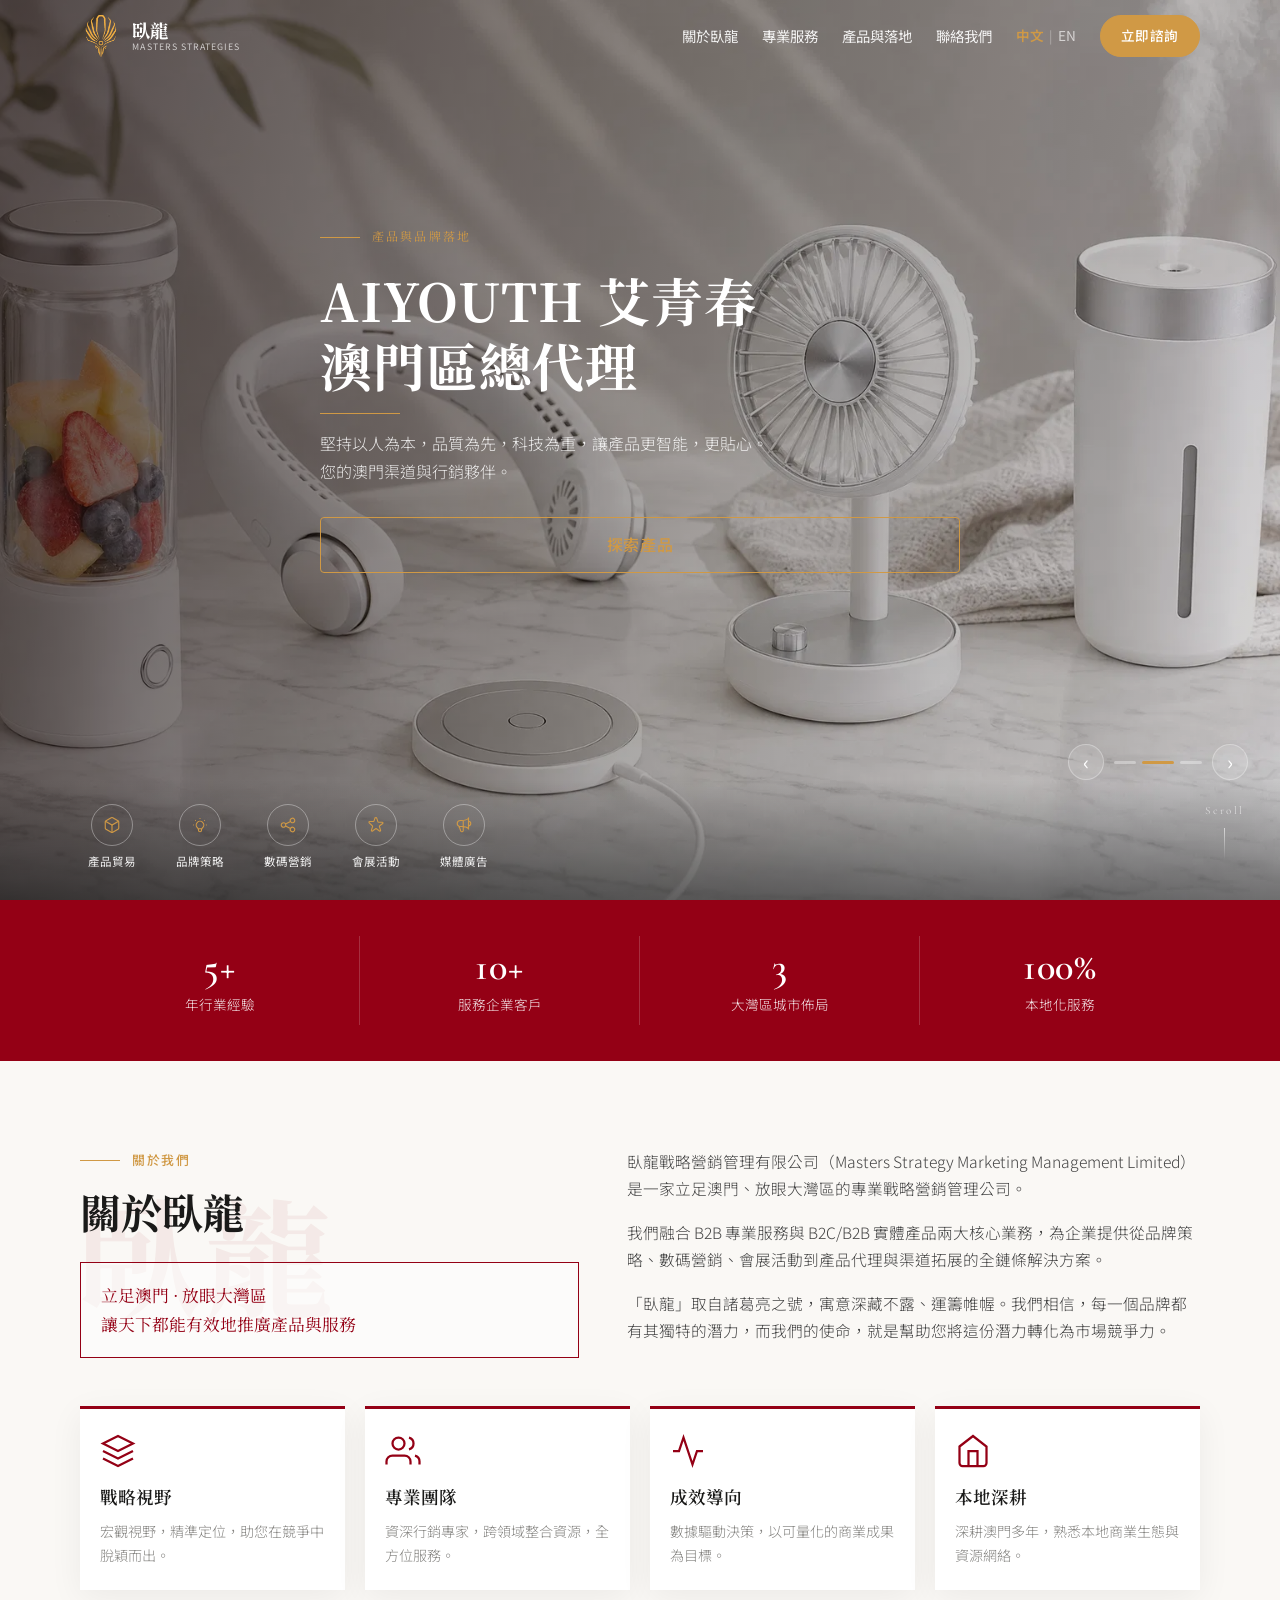
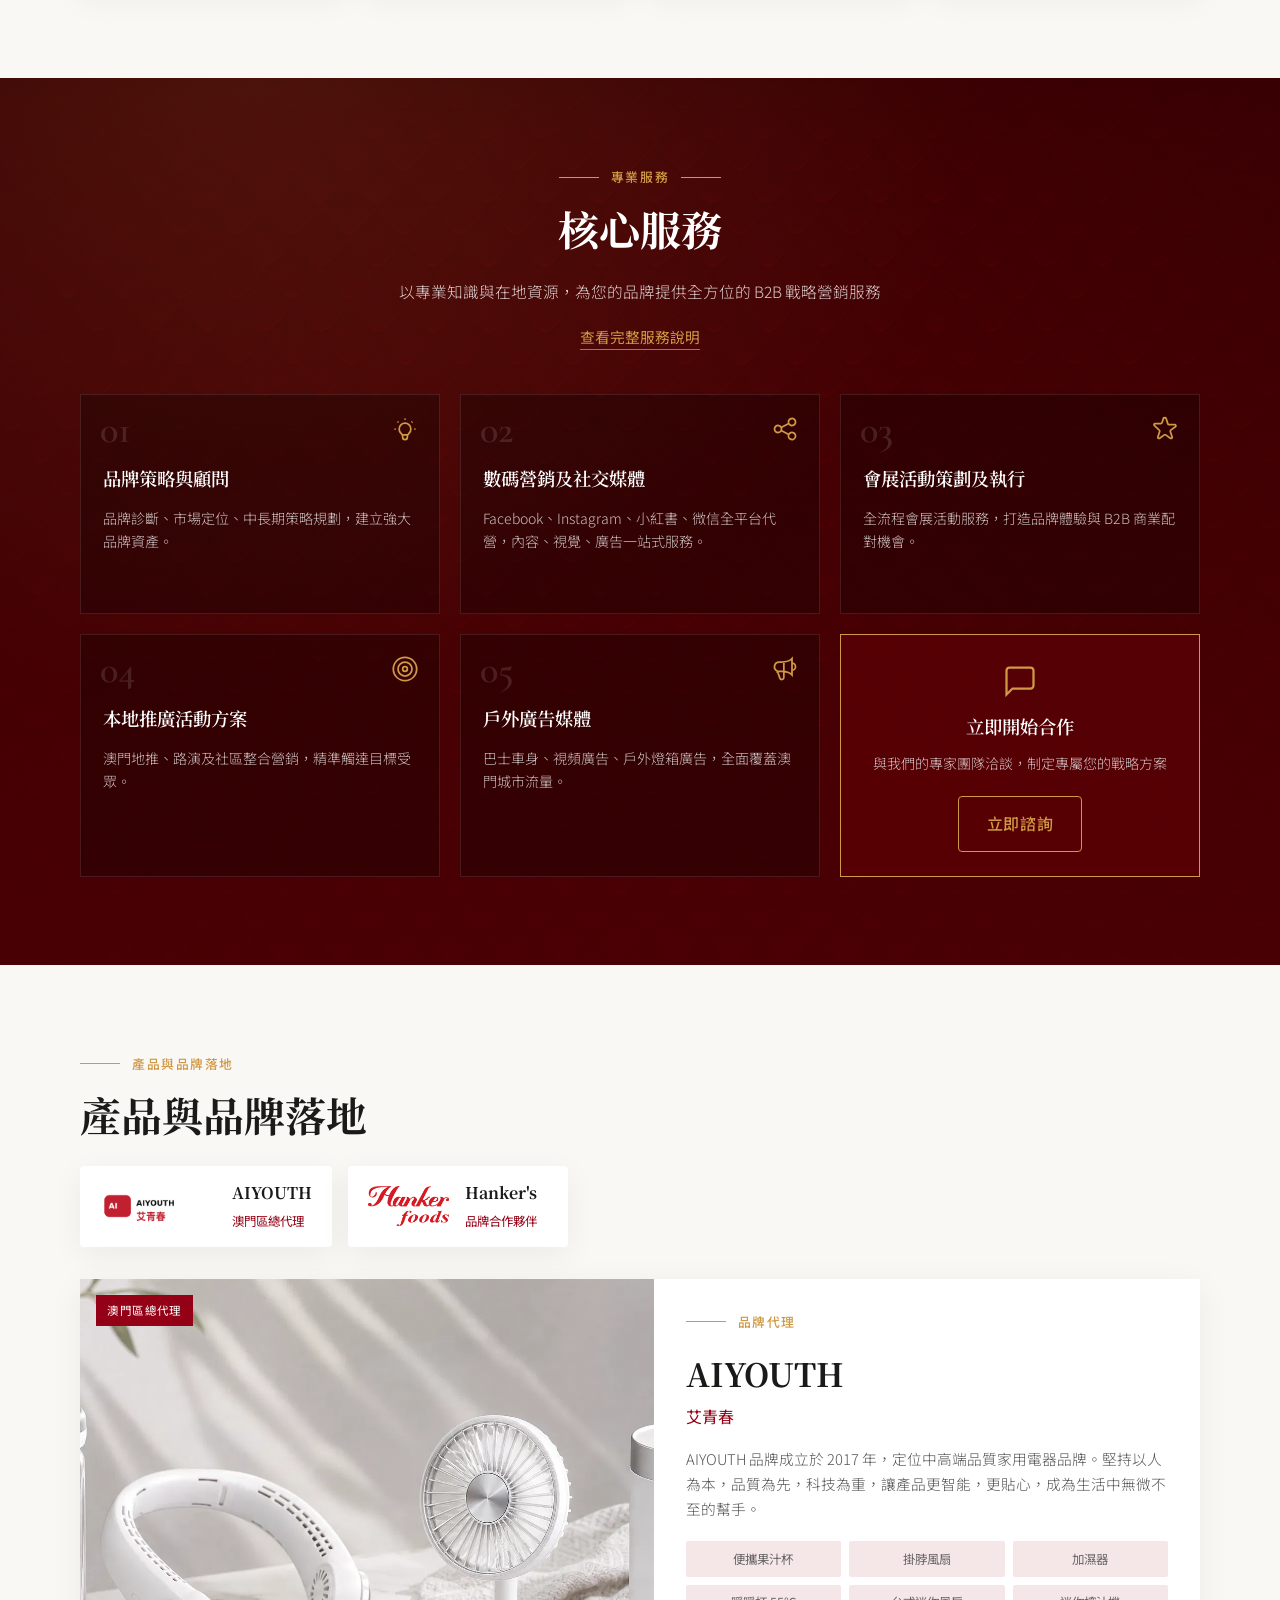
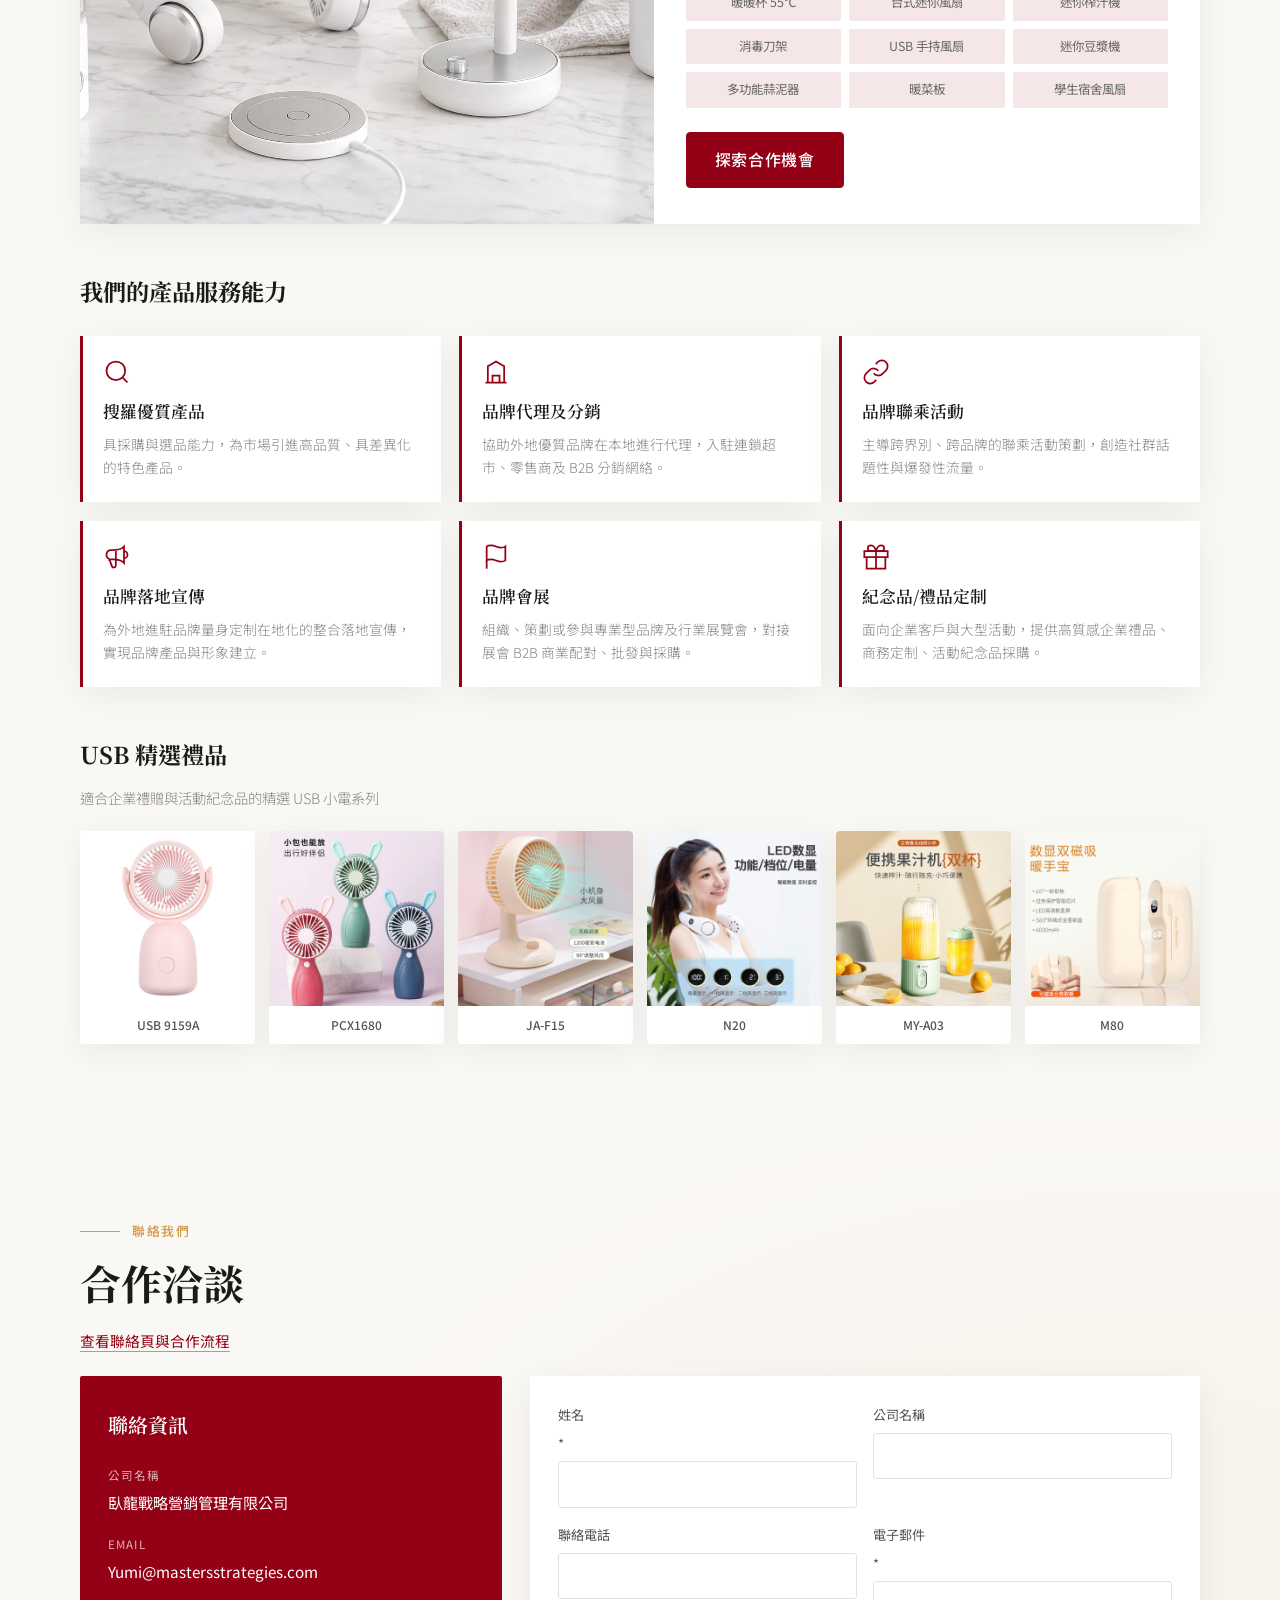
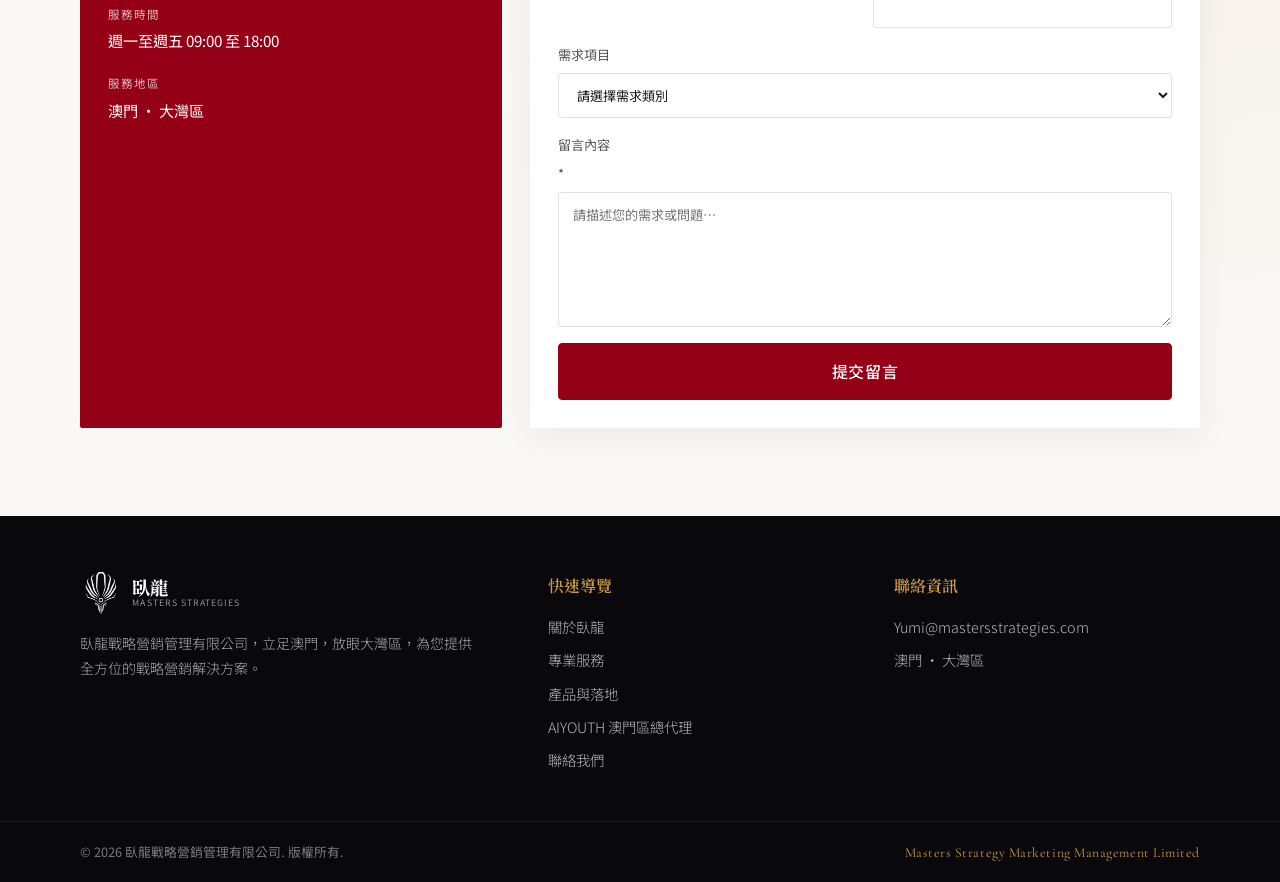
==== commit a86b19f9: "Add indexable AIYOUTH, services, and contact pages. Serve the approved Traditional Chinese pages as " ====
--- a/index.html
+++ b/index.html
@@ -71,7 +71,7 @@
         </div>
         <h2 class="hero-title" data-i18n-html="hero2.title">AIYOUTH 艾青春<br>澳門區總代理</h2>
         <p class="hero-sub" data-i18n="hero2.sub">堅持以人為本，品質為先，科技為重，讓產品更智能，更貼心。您的澳門渠道與行銷夥伴。</p>
-        <a class="btn btn-gold-outline" href="#products" data-i18n="cta.explore">探索產品</a>
+        <a class="btn btn-gold-outline" href="aiyouth-macau/" data-i18n="cta.explore">探索產品</a>
       </div>
     </article>
     <!-- Slide 3 -->
@@ -221,6 +221,7 @@
       </div>
       <h2 class="section-title section-title--light" data-i18n="services.title">核心服務</h2>
       <p class="services-lead" data-i18n="services.lead">以專業知識與在地資源，為您的品牌提供全方位的 B2B 戰略營銷服務</p>
+      <p class="services-more-wrap"><a class="services-more" href="services/" data-i18n="services.more">查看完整服務說明</a></p>
     </div>
     <div class="services-grid">
       <article class="service-card">
@@ -286,13 +287,13 @@
 
     <!-- Brand partners row -->
     <div class="brand-partners">
-      <div class="brand-partner-card">
+      <a class="brand-partner-card" href="aiyouth-macau/">
         <img src="assets/brands/aiyouth-logo.png" alt="AIYOUTH" class="brand-logo">
         <div>
           <strong>AIYOUTH</strong>
           <span data-i18n="brand.aiyouth.role">澳門區總代理</span>
         </div>
-      </div>
+      </a>
       <div class="brand-partner-card">
         <img src="assets/brands/hankers-logo.png" alt="Hanker's" class="brand-logo">
         <div>
@@ -330,7 +331,7 @@
           <span data-i18n="tag.11">暖菜板</span>
           <span data-i18n="tag.12">學生宿舍風扇</span>
         </div>
-        <a class="btn btn-crimson" href="#contact" data-i18n="cta.cooperation">探索合作機會</a>
+        <a class="btn btn-crimson" href="aiyouth-macau/" data-i18n="cta.cooperation">探索合作機會</a>
       </div>
     </div>
 
@@ -423,6 +424,7 @@
       <span data-i18n="contact.label">聯絡我們</span>
     </div>
     <h2 class="section-title" data-i18n="contact.title">合作洽談</h2>
+    <p class="contact-page-link"><a href="contact/" data-i18n="contact.pageLink">查看聯絡頁與合作流程</a></p>
     <div class="contact-grid">
       <aside class="contact-info">
         <h3 data-i18n="contact.info">聯絡資訊</h3>
@@ -503,9 +505,10 @@
     <div class="footer-col">
       <h4 data-i18n="footer.quick">快速導覽</h4>
       <a href="#about" data-i18n="nav.about">關於臥龍</a>
-      <a href="#services" data-i18n="nav.services">專業服務</a>
+      <a href="services/" data-i18n="nav.services">專業服務</a>
       <a href="#products" data-i18n="nav.products">產品與落地</a>
-      <a href="#contact" data-i18n="nav.contact">聯絡我們</a>
+      <a href="aiyouth-macau/" data-i18n="footer.aiyouth">AIYOUTH 澳門區總代理</a>
+      <a href="contact/" data-i18n="nav.contact">聯絡我們</a>
     </div>
     <div class="footer-col">
       <h4 data-i18n="footer.contact">聯絡資訊</h4>
--- a/styles.css
+++ b/styles.css
@@ -595,3 +595,267 @@
   .chip { min-width: 56px; font-size: .65rem; }
   .chip-icon { width: 36px; height: 36px; }
 }
+
+/* ========== INNER PAGES ========== */
+#about, #services, #products, #contact, #inquiry {
+  scroll-margin-top: calc(var(--nav-h) + 12px);
+}
+a.brand-partner-card { color: inherit; }
+a.brand-partner-card:hover { box-shadow: 0 10px 28px rgba(148, 0, 21, .12); }
+.services-more-wrap { text-align: center; margin: 1.1rem 0 0; }
+.services-more {
+  color: var(--gold);
+  font-size: .92rem;
+  border-bottom: 1px solid rgba(208, 153, 69, .75);
+  padding-bottom: .08rem;
+}
+.services-more:hover { color: #fff; border-bottom-color: #fff; }
+.contact-page-link { margin: -.35rem 0 1.35rem; }
+.contact-page-link a {
+  color: var(--burgundy);
+  font-size: .92rem;
+  border-bottom: 1px solid var(--gold);
+}
+.contact-page-link a:hover { color: var(--gold); }
+
+.nav-links > a[aria-current="page"] { color: var(--gold); }
+.site-nav.is-solid .nav-links > a[aria-current="page"] { color: var(--burgundy); }
+.footer-col a[aria-current="page"] { color: var(--gold); }
+
+.page-hero {
+  position: relative;
+  overflow: hidden;
+  background: var(--burgundy-deep);
+  padding: calc(var(--nav-h) + 3.75rem) 0 3.25rem;
+}
+.page-hero-bg,
+.page-hero-overlay { position: absolute; inset: 0; }
+.page-hero-bg {
+  background-size: cover;
+  background-position: center;
+  transform: scale(1.04);
+}
+.page-hero-overlay {
+  background: linear-gradient(105deg, rgba(94, 0, 5, .9) 0%, rgba(26, 8, 10, .78) 58%, rgba(26, 8, 10, .72) 100%);
+}
+.page-hero .container { position: relative; z-index: 1; }
+.page-hero h1 {
+  margin: 0;
+  max-width: 16em;
+  font-family: var(--font-serif);
+  font-size: clamp(2rem, 4.2vw, 2.85rem);
+  font-weight: 700;
+  color: #fff;
+  line-height: 1.3;
+}
+.crumb {
+  margin: 0 0 .85rem;
+  font-size: .82rem;
+  color: rgba(255, 255, 255, .75);
+}
+.crumb a { color: #fff; border-bottom: 1px solid rgba(208, 153, 69, .85); }
+.crumb a:hover { color: var(--gold); }
+.page-hero-lead {
+  margin: 1.15rem 0 0;
+  max-width: 40em;
+  color: rgba(255, 255, 255, .92);
+  font-size: 1.02rem;
+  font-weight: 300;
+  line-height: 1.8;
+}
+.page-hero-lead::before {
+  content: "";
+  display: block;
+  width: 80px;
+  height: 1px;
+  background: var(--gold);
+  margin-bottom: 1rem;
+}
+
+.page-body { background: var(--cream); }
+.prose h2 {
+  margin: 2.5rem 0 .9rem;
+  font-family: var(--font-serif);
+  font-size: clamp(1.35rem, 2.4vw, 1.7rem);
+  font-weight: 700;
+  color: var(--ink);
+  line-height: 1.35;
+}
+.prose h2:first-child { margin-top: 0; }
+.prose h3 {
+  margin: 0 0 .5rem;
+  font-family: var(--font-serif);
+  font-size: 1.12rem;
+  font-weight: 600;
+  color: var(--ink);
+}
+.prose p {
+  margin: 0 0 1rem;
+  max-width: 46rem;
+  color: #444;
+  font-weight: 300;
+  font-size: .98rem;
+}
+.prose a { color: var(--burgundy); border-bottom: 1px solid rgba(148, 0, 21, .35); }
+.prose a:hover { color: var(--gold); border-bottom-color: var(--gold); }
+.prose ol {
+  margin: 0 0 1.15rem;
+  padding-left: 1.3rem;
+  max-width: 46rem;
+  color: #444;
+  font-weight: 300;
+}
+.prose ol li { margin: .4rem 0; }
+
+.page-brand-logo { height: 48px; width: auto; margin: 0 0 1rem; }
+.cat-list {
+  display: grid;
+  grid-template-columns: repeat(3, 1fr);
+  gap: .5rem;
+  margin: .35rem 0 1.15rem;
+  padding: 0;
+  list-style: none;
+  max-width: 46rem;
+}
+.cat-list li {
+  margin: 0;
+  background: var(--pink-tag);
+  color: #5c4a4d;
+  font-size: .84rem;
+  text-align: center;
+  padding: .55rem .4rem;
+  font-weight: 400;
+}
+.fact-list {
+  display: grid;
+  grid-template-columns: repeat(3, minmax(0, 1fr));
+  gap: 1rem;
+  margin: 1.15rem 0 .25rem;
+  padding: 0;
+}
+.fact-list div {
+  background: #fff;
+  padding: 1rem 1.05rem;
+  box-shadow: var(--card-shadow);
+  border-top: 3px solid var(--gold);
+}
+.fact-list dt {
+  font-size: .75rem;
+  letter-spacing: .08em;
+  color: var(--burgundy);
+  margin-bottom: .3rem;
+}
+.fact-list dd { margin: 0; font-size: .95rem; color: var(--ink); overflow-wrap: anywhere; }
+
+.prose ol.steps {
+  list-style: none;
+  padding: 0;
+  margin: .25rem 0 1.15rem;
+  max-width: none;
+  counter-reset: step;
+  display: grid;
+  gap: 1rem;
+}
+.steps li {
+  counter-increment: step;
+  position: relative;
+  background: #fff;
+  padding: 1.15rem 1.25rem 1.15rem 4.2rem;
+  box-shadow: var(--card-shadow);
+  border-left: 3px solid var(--burgundy);
+}
+.steps li::before {
+  content: counter(step);
+  position: absolute;
+  left: 1.15rem;
+  top: 1.05rem;
+  font-family: var(--font-display);
+  font-size: 1.55rem;
+  color: var(--burgundy);
+  line-height: 1;
+}
+.steps h3 { margin: 0 0 .35rem; }
+.steps p { margin: 0; }
+
+.pillar-grid,
+.inquiry-grid {
+  display: grid;
+  grid-template-columns: 1fr 1fr;
+  gap: 1.15rem;
+  margin: .35rem 0 1.25rem;
+}
+.inquiry-grid { grid-template-columns: repeat(3, 1fr); }
+.pillar-card,
+.inquiry-card {
+  background: #fff;
+  padding: 1.35rem 1.25rem 1.3rem;
+  box-shadow: var(--card-shadow);
+  border-top: 3px solid var(--burgundy);
+}
+.inquiry-card { border-top-color: var(--gold); }
+.pillar-card p,
+.inquiry-card p {
+  margin: 0;
+  max-width: none;
+  color: #555;
+  font-size: .92rem;
+  font-weight: 300;
+}
+.inquiry-card h3 { color: var(--burgundy); }
+
+.page-cta {
+  margin-top: 2.5rem;
+  background: var(--burgundy);
+  color: #fff;
+  padding: 1.7rem 1.5rem;
+}
+.page-cta p {
+  margin: 0;
+  max-width: 46rem;
+  color: rgba(255, 255, 255, .94);
+  font-weight: 400;
+}
+.page-cta a { color: var(--gold); border-bottom: 1px solid rgba(208, 153, 69, .65); }
+.page-cta a:hover { color: #fff; border-bottom-color: #fff; }
+
+.related-label {
+  margin: 2rem 0 .75rem;
+  font-family: var(--font-serif);
+  font-size: 1.15rem;
+  font-weight: 600;
+  color: var(--ink);
+}
+.related {
+  display: flex;
+  flex-wrap: wrap;
+  gap: .75rem;
+}
+.related a {
+  display: inline-flex;
+  align-items: center;
+  padding: .6rem 1rem;
+  border: 1px solid rgba(148, 0, 21, .35);
+  border-bottom: 1px solid rgba(148, 0, 21, .35);
+  background: #fff;
+  color: var(--burgundy);
+  font-size: .9rem;
+}
+.related a:hover { border-color: var(--gold); color: var(--burgundy-deep); }
+
+.page-form { margin-top: 1.75rem; }
+
+@media (max-width: 960px) {
+  .inquiry-grid { grid-template-columns: 1fr; }
+  .fact-list { grid-template-columns: 1fr; max-width: none; }
+}
+@media (max-width: 800px) {
+  .pillar-grid { grid-template-columns: 1fr; }
+  .cat-list { grid-template-columns: 1fr 1fr; }
+}
+@media (max-width: 768px) {
+  .nav-links > a[aria-current="page"] { color: var(--burgundy) !important; }
+  .page-hero { padding: calc(var(--nav-h) + 2.4rem) 0 2.2rem; }
+}
+@media (max-width: 560px) {
+  .cat-list { grid-template-columns: 1fr; }
+}
